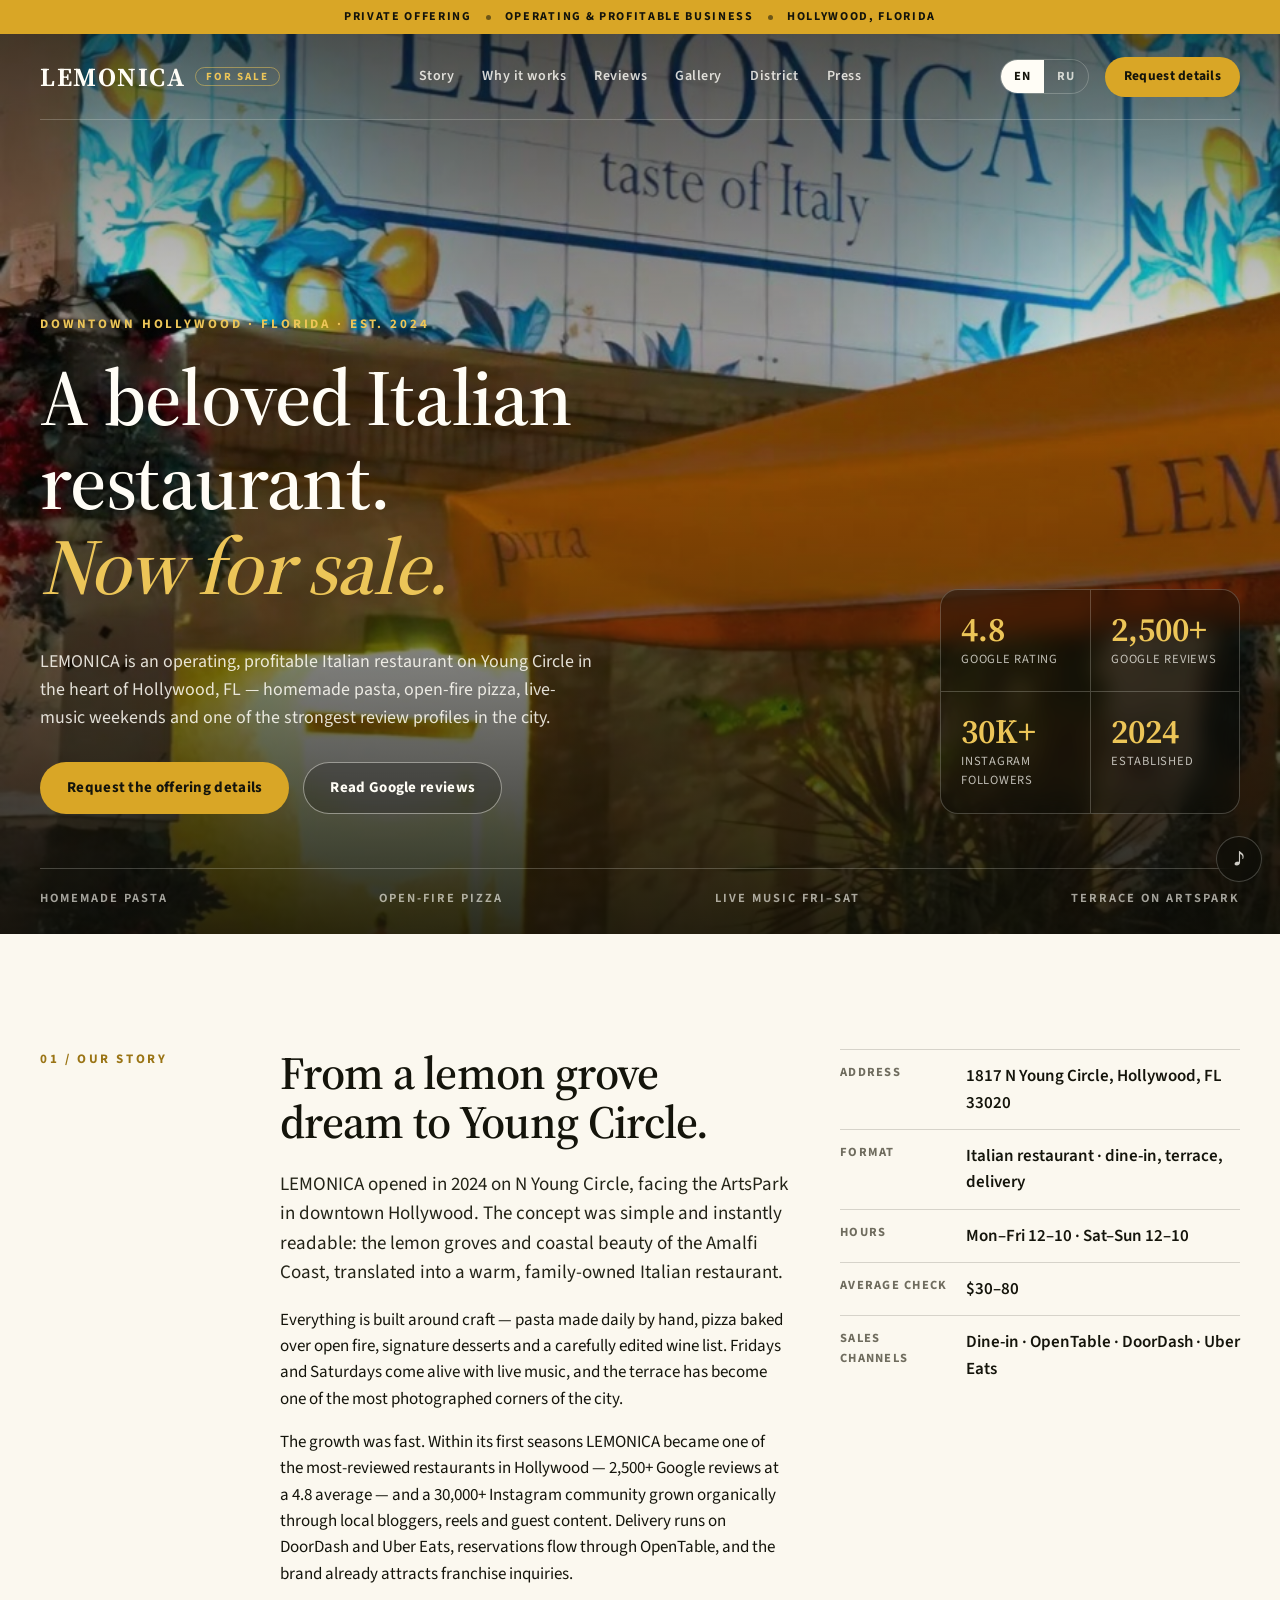
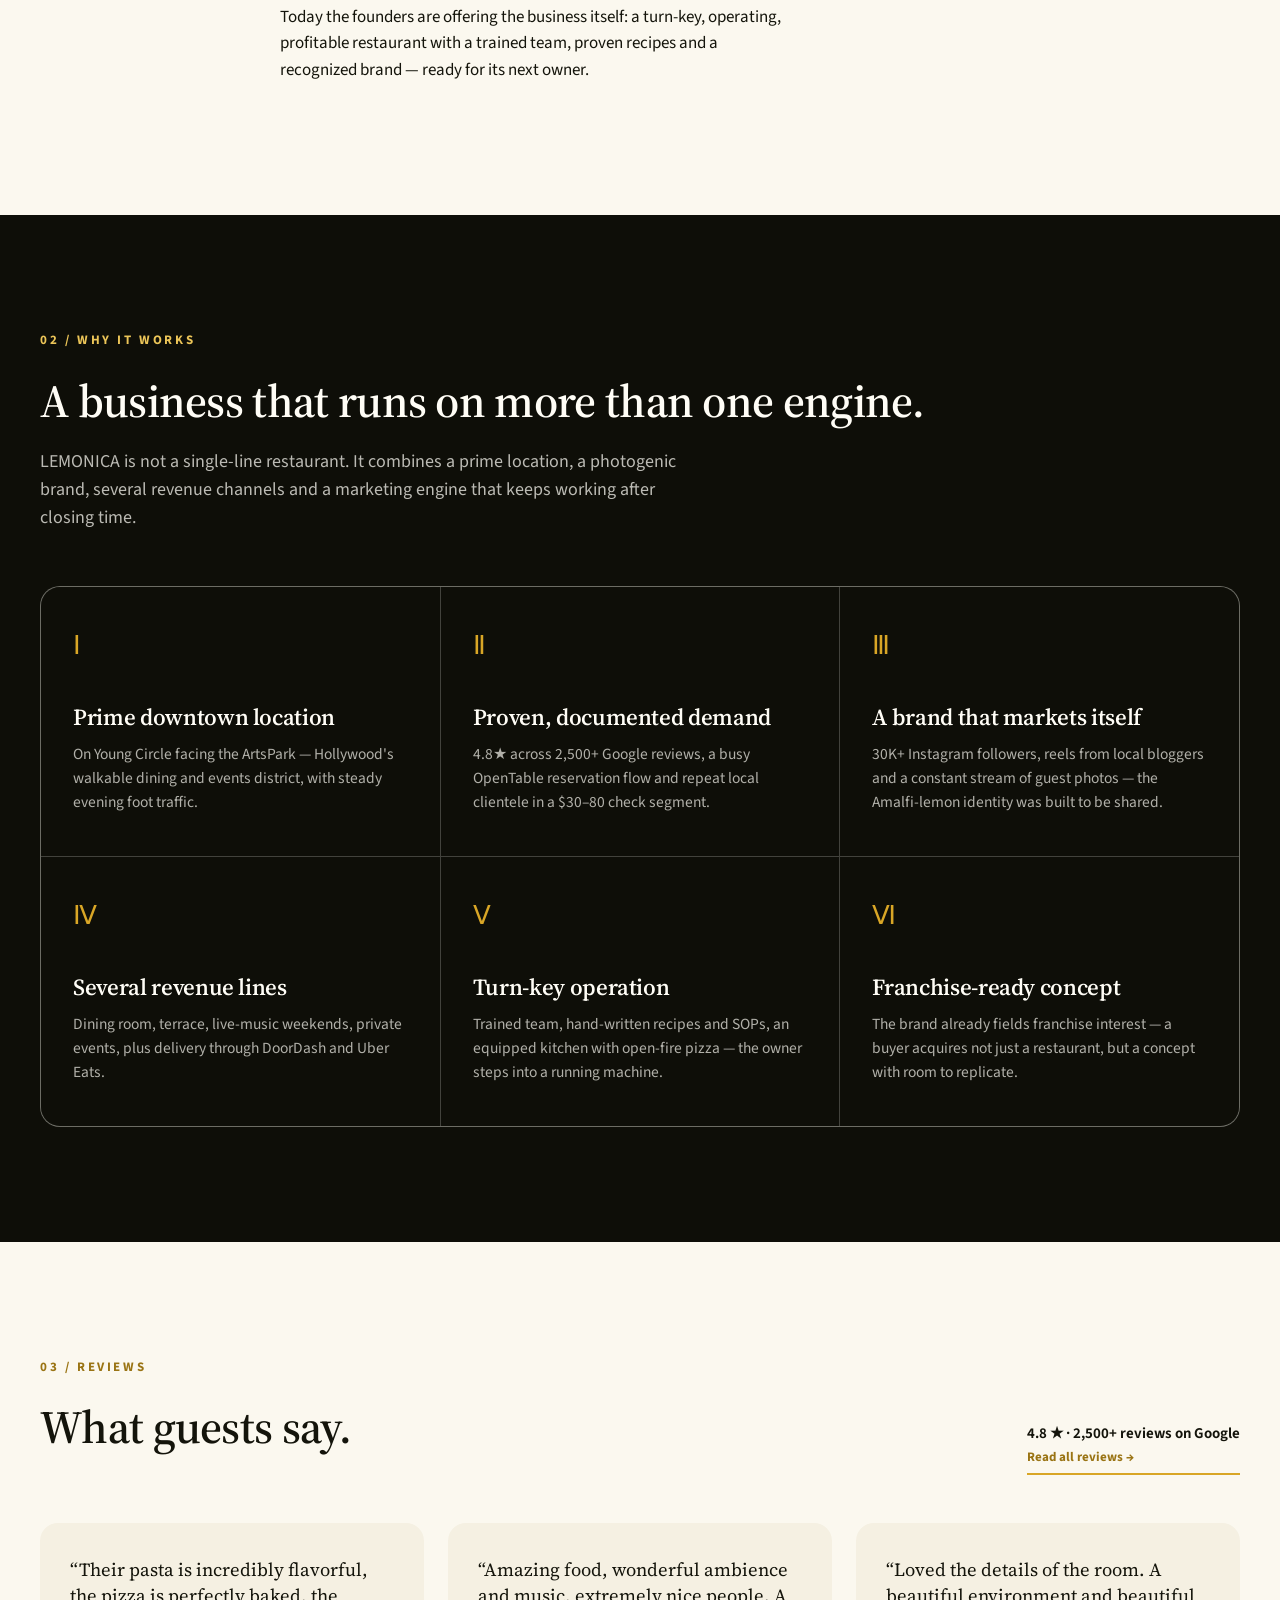
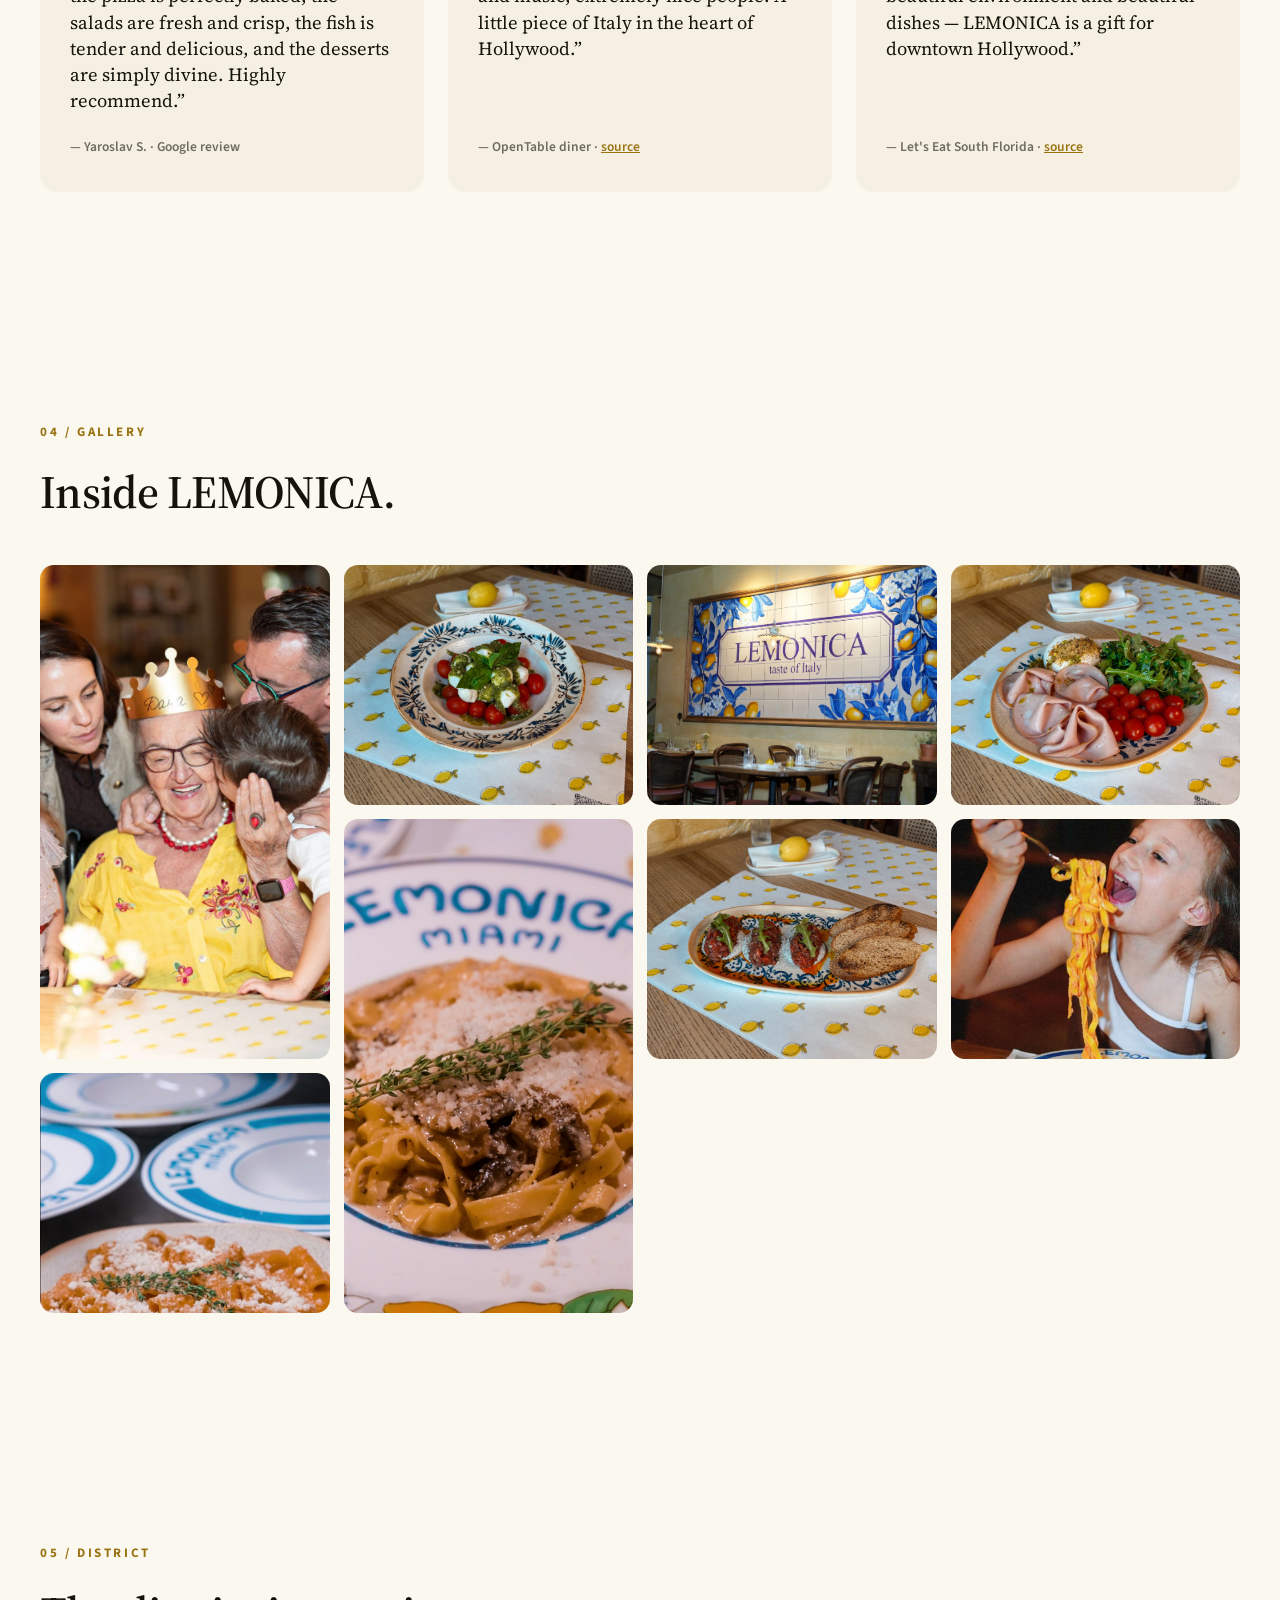
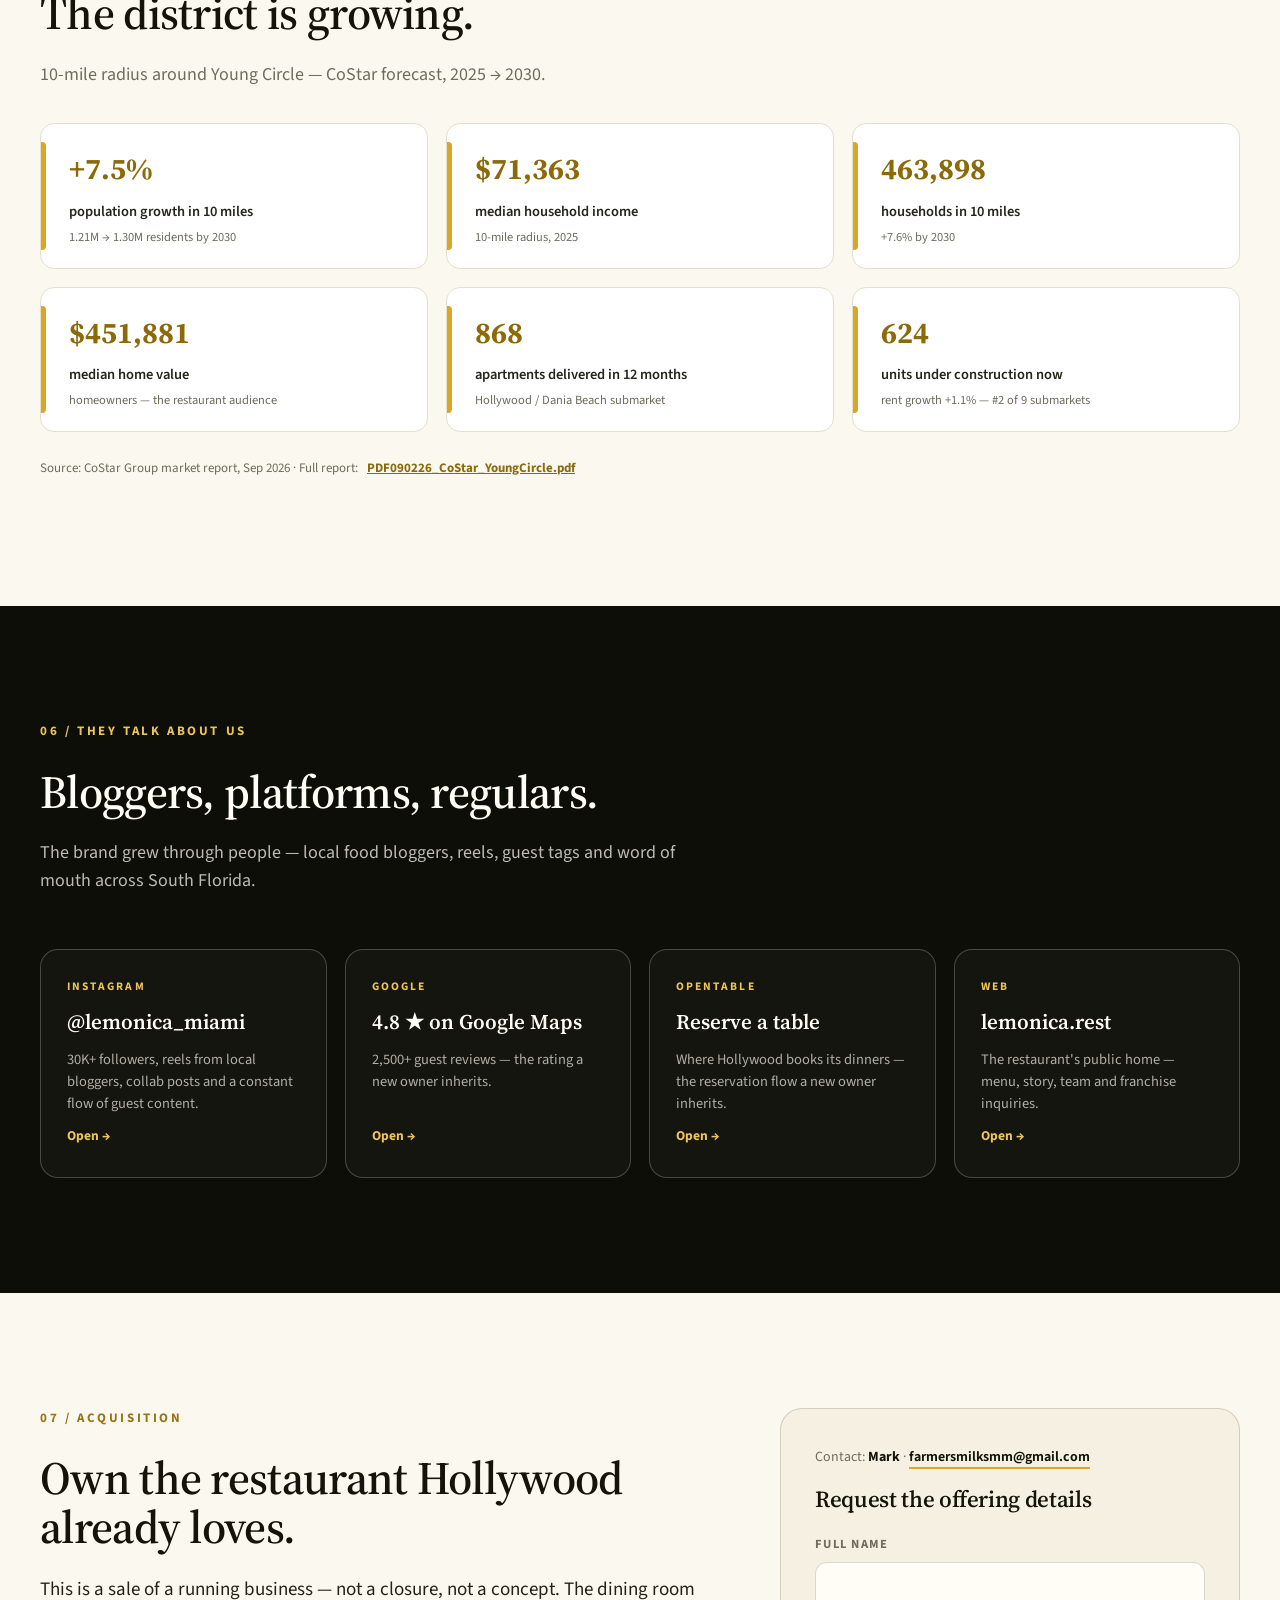
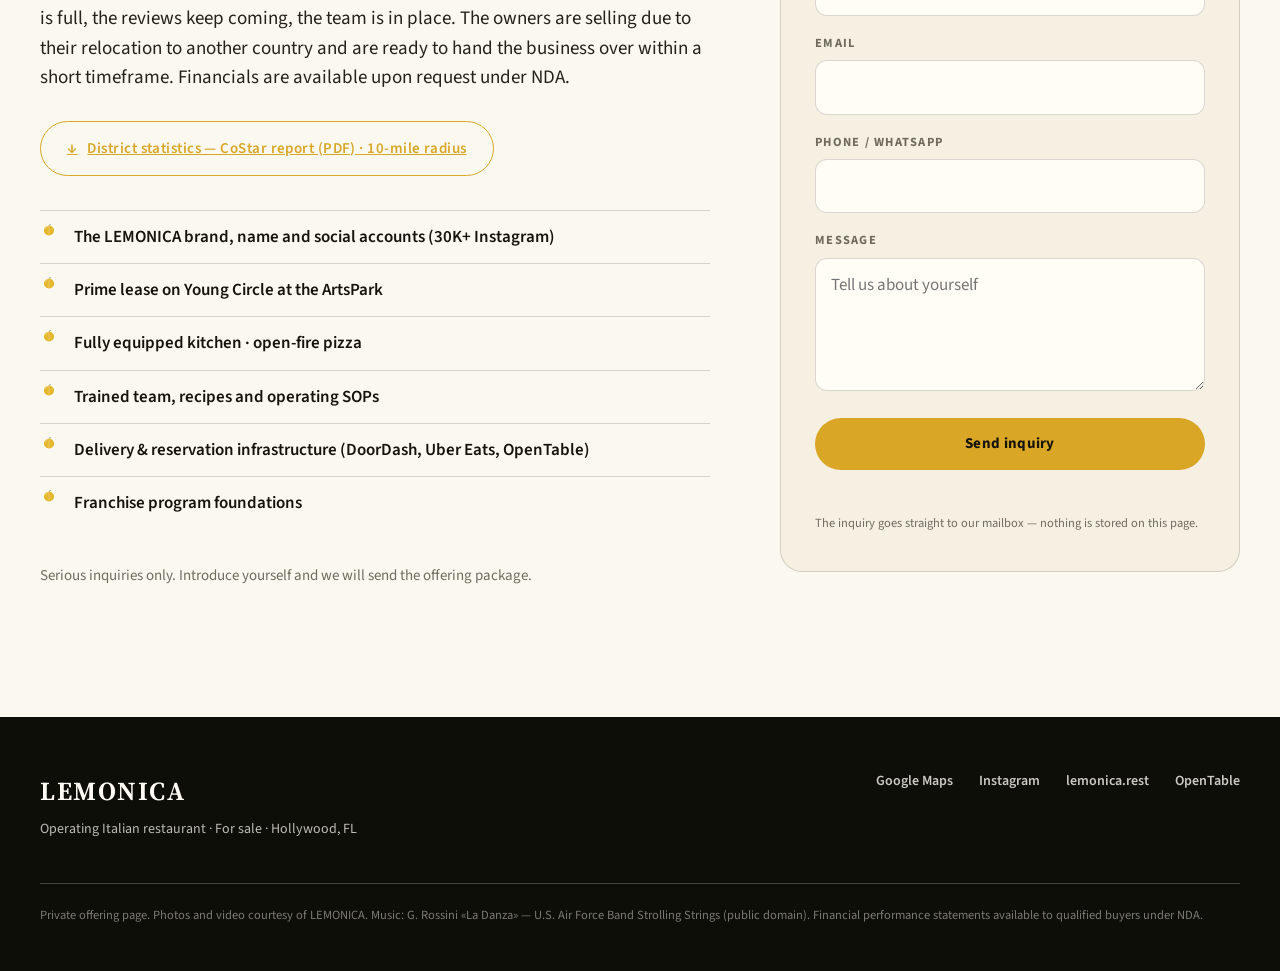
==== index.html @ 739cc88b "District statistics section (CoStar, 10-mi, EN/RU) + nav link; renumber sections; relocation reason " ====
<!doctype html>
<html lang="en">
<head>
  <meta charset="utf-8">
  <meta name="viewport" content="width=device-width, initial-scale=1">
  <meta name="theme-color" content="#14140b">
  <meta name="robots" content="noindex, nofollow">
  <meta name="description" content="LEMONICA — an operating, profitable Italian restaurant in downtown Hollywood, Florida, is for sale. 4.8 on Google with 2,466 reviews. Request the offering details.">
  <title>LEMONICA for Sale | Operating Italian Restaurant · Hollywood, FL</title>
  <link rel="preload" href="assets/fonts/SourceSerif4-Variable.ttf" as="font" type="font/ttf" crossorigin>
  <link rel="preload" href="assets/fonts/SourceSans3-Variable.ttf" as="font" type="font/ttf" crossorigin>
  <link rel="icon" href="assets/logo/lemon.svg" type="image/svg+xml">
  <link rel="stylesheet" href="styles.css?v=20260902-1">
  <script src="translations.js?v=20260902-1" defer></script>
  <script src="app.js?v=20260902-1" defer></script>
</head>
<body>
  <a class="skip-link" href="#contact" data-i18n="skip">Skip to inquiry form</a>

  <div class="top-strip" role="note">
    <span data-i18n="strip.left">Private offering</span>
    <span class="strip-dot" aria-hidden="true"></span>
    <span data-i18n="strip.center">Operating &amp; profitable business</span>
    <span class="strip-dot" aria-hidden="true"></span>
    <span data-i18n="strip.right">Hollywood, Florida</span>
  </div>

  <header class="site-header" aria-label="Primary navigation">
    <a class="brand" href="#top" aria-label="LEMONICA — back to top">
      <span class="brand-name">LEMONICA</span>
      <span class="brand-tag" data-i18n="brand.tag">for sale</span>
    </a>
    <nav class="nav-links" aria-label="Page sections">
      <a href="#story" data-i18n="nav.story">Story</a>
      <a href="#why" data-i18n="nav.why">Why it works</a>
      <a href="#reviews" data-i18n="nav.reviews">Reviews</a>
      <a href="#gallery" data-i18n="nav.gallery">Gallery</a>
      <a href="#district" data-i18n="nav.district">District</a>
      <a href="#press" data-i18n="nav.press">Press</a>
    </nav>
    <div class="header-actions">
      <div class="language-switcher" role="group" aria-label="Choose language">
        <button type="button" data-lang="en" lang="en" aria-pressed="true">EN</button>
        <button type="button" data-lang="ru" lang="ru" aria-pressed="false">RU</button>
      </div>
      <a class="button button-small button-primary" href="#contact" data-i18n="nav.cta">Request details</a>
    </div>
  </header>

  <main id="top">
    <audio id="bg-music" loop preload="auto" src="assets/audio/portofino.mp3"></audio>
    <button class="music-toggle" id="music-toggle" type="button" aria-pressed="false" data-i18n-aria="music.label" aria-label="Music on/off">♪</button>

    <!-- ============ HERO ============ -->
    <section class="hero" aria-labelledby="hero-title">
      <video class="hero-video" autoplay muted loop playsinline preload="metadata" poster="assets/img/hero-poster.jpg" aria-hidden="true">
        <source src="assets/video/lemonica_hero.mp4" type="video/mp4">
      </video>
      <div class="hero-shade" aria-hidden="true"></div>

      <div class="hero-content shell">
        <div class="hero-copy">
          <p class="eyebrow" data-i18n="hero.eyebrow">Downtown Hollywood · Florida · Est. 2024</p>
          <h1 id="hero-title" data-i18n-html="hero.title">A beloved Italian restaurant.<br><em>Now for sale.</em></h1>
          <p class="hero-summary" data-i18n="hero.summary">
            LEMONICA is an operating, profitable Italian restaurant on Young Circle in the heart of Hollywood, FL —
            homemade pasta, open-fire pizza, live-music weekends and one of the strongest review profiles in the city.
          </p>
          <div class="hero-actions">
            <a class="button button-primary" href="#contact" data-i18n="hero.cta.primary">Request the offering details</a>
            <a class="button button-ghost" href="https://www.google.com/maps/place/LEMONICA/@26.0127406,-80.1438862,17z" target="_blank" rel="noopener" data-i18n="hero.cta.secondary">Read Google reviews</a>
          </div>
        </div>

        <aside class="hero-panel" aria-label="Key figures">
          <div class="hero-panel-item">
            <strong>4.8</strong>
            <span data-i18n="panel.rating">Google rating</span>
          </div>
          <div class="hero-panel-item">
            <strong>2,500+</strong>
            <span data-i18n="panel.reviews">Google reviews</span>
          </div>
          <div class="hero-panel-item">
            <strong>30K+</strong>
            <span data-i18n="panel.followers">Instagram followers</span>
          </div>
          <div class="hero-panel-item">
            <strong>2024</strong>
            <span data-i18n="panel.est">Established</span>
          </div>
        </aside>
      </div>

      <div class="hero-footer shell" aria-hidden="true">
        <span data-i18n="hero.footer1">Homemade pasta</span>
        <span data-i18n="hero.footer2">Open-fire pizza</span>
        <span data-i18n="hero.footer3">Live music Fri–Sat</span>
        <span data-i18n="hero.footer4">Terrace on ArtsPark</span>
      </div>
    </section>

    <!-- ============ STORY ============ -->
    <section class="story section" id="story" aria-labelledby="story-title">
      <div class="shell story-grid">
        <p class="section-index" data-i18n="story.index">01 / Our story</p>
        <div class="story-main">
          <h2 id="story-title" data-i18n="story.title">From a lemon grove dream to Young Circle.</h2>
          <p class="lead" data-i18n="story.lead1">
            LEMONICA opened in 2024 on N Young Circle, facing the ArtsPark in downtown Hollywood.
            The concept was simple and instantly readable: the lemon groves and coastal beauty of the Amalfi Coast,
            translated into a warm, family-owned Italian restaurant.
          </p>
          <p data-i18n="story.lead2">
            Everything is built around craft — pasta made daily by hand, pizza baked over open fire,
            signature desserts and a carefully edited wine list. Fridays and Saturdays come alive with live music,
            and the terrace has become one of the most photographed corners of the city.
          </p>
          <p data-i18n="story.lead3">
            The growth was fast. Within its first seasons LEMONICA became one of the most-reviewed restaurants
            in Hollywood — 2,500+ Google reviews at a 4.8 average — and a 28,000+ Instagram community grown
            organically through local bloggers, reels and guest content. Delivery runs on DoorDash and Uber Eats,
            reservations flow through OpenTable, and the brand already attracts franchise inquiries.
          </p>
          <p data-i18n="story.lead4">
            Today the founders are offering the business itself: a turn-key, operating, profitable restaurant
            with a trained team, proven recipes and a recognized brand — ready for its next owner.
          </p>
        </div>
        <aside class="story-aside">
          <dl class="fact-list">
            <div><dt data-i18n="facts.address">Address</dt><dd>1817 N Young Circle, Hollywood, FL 33020</dd></div>
            <div><dt data-i18n="facts.format">Format</dt><dd data-i18n="facts.format.v">Italian restaurant · dine-in, terrace, delivery</dd></div>
            <div><dt data-i18n="facts.hours">Hours</dt><dd data-i18n="facts.hours.v">Mon–Fri 12–10 · Sat–Sun 12–10</dd></div>
            <div><dt data-i18n="facts.check">Average check</dt><dd>$30–80</dd></div>
            <div><dt data-i18n="facts.channels">Sales channels</dt><dd data-i18n="facts.channels.v">Dine-in · OpenTable · DoorDash · Uber Eats</dd></div>
          </dl>
        </aside>
      </div>
    </section>

    <!-- ============ WHY ============ -->
    <section class="why section section-dark" id="why" aria-labelledby="why-title">
      <div class="shell">
        <p class="section-index light" data-i18n="why.index">02 / Why it works</p>
        <h2 id="why-title" data-i18n="why.title">A business that runs on more than one engine.</h2>
        <p class="section-lead light" data-i18n="why.lead">
          LEMONICA is not a single-line restaurant. It combines a prime location, a photogenic brand,
          several revenue channels and a marketing engine that keeps working after closing time.
        </p>
        <div class="why-grid">
          <article class="why-card">
            <span class="why-num" aria-hidden="true">Ⅰ</span>
            <h3 data-i18n="why.c1.t">Prime downtown location</h3>
            <p data-i18n="why.c1.p">On Young Circle facing the ArtsPark — Hollywood's walkable dining and events district, with steady evening foot traffic.</p>
          </article>
          <article class="why-card">
            <span class="why-num" aria-hidden="true">Ⅱ</span>
            <h3 data-i18n="why.c2.t">Proven, documented demand</h3>
            <p data-i18n="why.c2.p">4.8★ across 2,500+ Google reviews, a busy OpenTable reservation flow and repeat local clientele in a $30–80 check segment.</p>
          </article>
          <article class="why-card">
            <span class="why-num" aria-hidden="true">Ⅲ</span>
            <h3 data-i18n="why.c3.t">A brand that markets itself</h3>
            <p data-i18n="why.c3.p">28K+ Instagram followers, reels from local bloggers and a constant stream of guest photos — the Amalfi-lemon identity was built to be shared.</p>
          </article>
          <article class="why-card">
            <span class="why-num" aria-hidden="true">Ⅳ</span>
            <h3 data-i18n="why.c4.t">Several revenue lines</h3>
            <p data-i18n="why.c4.p">Dining room, terrace, live-music weekends, private events, plus delivery through DoorDash and Uber Eats.</p>
          </article>
          <article class="why-card">
            <span class="why-num" aria-hidden="true">Ⅴ</span>
            <h3 data-i18n="why.c5.t">Turn-key operation</h3>
            <p data-i18n="why.c5.p">Trained team, hand-written recipes and SOPs, an equipped kitchen with open-fire pizza — the owner steps into a running machine.</p>
          </article>
          <article class="why-card">
            <span class="why-num" aria-hidden="true">Ⅵ</span>
            <h3 data-i18n="why.c6.t">Franchise-ready concept</h3>
            <p data-i18n="why.c6.p">The brand already fields franchise interest — a buyer acquires not just a restaurant, but a concept with room to replicate.</p>
          </article>
        </div>
      </div>
    </section>

    <!-- ============ REVIEWS ============ -->
    <section class="reviews section" id="reviews" aria-labelledby="reviews-title">
      <div class="shell">
        <p class="section-index" data-i18n="reviews.index">03 / Reviews</p>
        <div class="reviews-head">
          <h2 id="reviews-title" data-i18n="reviews.title">What guests say.</h2>
          <a class="reviews-google-link" href="https://www.google.com/maps/place/LEMONICA/@26.0127406,-80.1438862,17z" target="_blank" rel="noopener">
            <span data-i18n="reviews.line">4.8 ★ · 2,500+ reviews on Google</span>
            <span data-i18n="reviews.cta">Read all reviews →</span>
          </a>
        </div>
        <div class="reviews-grid">
          <blockquote class="review-card">
            <p data-i18n="rev.1.q">“Their pasta is incredibly flavorful, the pizza is perfectly baked, the salads are fresh and crisp, the fish is tender and delicious, and the desserts are simply divine. Highly recommend.”</p>
            <footer>— Yaroslav S. · <span data-i18n="rev.source.google">Google review</span></footer>
          </blockquote>
          <blockquote class="review-card">
            <p data-i18n="rev.2.q">“Amazing food, wonderful ambience and music, extremely nice people. A little piece of Italy in the heart of Hollywood.”</p>
            <footer>— OpenTable <span data-i18n="rev.source.diner">diner</span> · <a href="https://www.opentable.com/r/lemonica-hollywood" target="_blank" rel="noopener" data-i18n="rev.link">source</a></footer>
          </blockquote>
          <blockquote class="review-card">
            <p data-i18n="rev.3.q">“Loved the details of the room. A beautiful environment and beautiful dishes — LEMONICA is a gift for downtown Hollywood.”</p>
            <footer>— Let's Eat South Florida · <a href="https://www.facebook.com/groups/letseatsouthflorida/posts/1683811268841776" target="_blank" rel="noopener" data-i18n="rev.link">source</a></footer>
          </blockquote>
        </div>
      </div>
    </section>

    <!-- ============ GALLERY ============ -->
    <section class="gallery section" id="gallery" aria-labelledby="gallery-title">
      <div class="shell">
        <p class="section-index" data-i18n="gallery.index">04 / Gallery</p>
        <h2 id="gallery-title" data-i18n="gallery.title">Inside LEMONICA.</h2>
        <div class="gallery-grid">
          <figure class="g-item g-tall"><img src="assets/img/IMG_8868-1.jpg" alt="LEMONICA dining room detail" loading="lazy"></figure>
          <figure class="g-item"><img src="assets/img/IMG_2613.jpg" alt="Italian dish at LEMONICA" loading="lazy"></figure>
          <figure class="g-item"><img src="assets/img/DSC02934.jpg" alt="LEMONICA interior" loading="lazy"></figure>
          <figure class="g-item"><img src="assets/img/IMG_2615.jpg" alt="Pasta dish at LEMONICA" loading="lazy"></figure>
          <figure class="g-item g-tall"><img src="assets/img/gallery-frame-1.jpg" alt="Atmosphere at LEMONICA" loading="lazy"></figure>
          <figure class="g-item"><img src="assets/img/IMG_2617.jpg" alt="Dessert at LEMONICA" loading="lazy"></figure>
          <figure class="g-item"><img src="assets/img/IMG_8373.jpg" alt="LEMONICA terrace area" loading="lazy"></figure>
          <figure class="g-item"><img src="assets/img/gallery-frame-2.jpg" alt="Evening at LEMONICA" loading="lazy"></figure>
        </div>
      </div>
    </section>

    <!-- ============ DISTRICT ============ -->
    <section class="district section" id="district" aria-labelledby="district-title">
      <div class="shell">
        <p class="section-index" data-i18n="district.index">05 / District</p>
        <h2 id="district-title" data-i18n="district.title">The district is growing.</h2>
        <p class="section-lead" data-i18n="district.lead">10-mile radius around Young Circle — CoStar forecast, 2025 → 2030.</p>
        <div class="district-grid">
          <div class="dstat">
            <strong data-i18n="district.s1b">+7.5%</strong>
            <span class="dstat-label" data-i18n="district.s1l">population growth in 10 miles</span>
            <span class="dstat-sub" data-i18n="district.s1s">1.21M → 1.30M residents by 2030</span>
          </div>
          <div class="dstat">
            <strong data-i18n="district.s2b">$71,363</strong>
            <span class="dstat-label" data-i18n="district.s2l">median household income</span>
            <span class="dstat-sub" data-i18n="district.s2s">10-mile radius, 2025</span>
          </div>
          <div class="dstat">
            <strong data-i18n="district.s3b">463,898</strong>
            <span class="dstat-label" data-i18n="district.s3l">households in 10 miles</span>
            <span class="dstat-sub" data-i18n="district.s3s">+7.6% by 2030</span>
          </div>
          <div class="dstat">
            <strong data-i18n="district.s4b">$451,881</strong>
            <span class="dstat-label" data-i18n="district.s4l">median home value</span>
            <span class="dstat-sub" data-i18n="district.s4s">homeowners — the restaurant audience</span>
          </div>
          <div class="dstat">
            <strong data-i18n="district.s5b">868</strong>
            <span class="dstat-label" data-i18n="district.s5l">apartments delivered in 12 months</span>
            <span class="dstat-sub" data-i18n="district.s5s">Hollywood / Dania Beach submarket</span>
          </div>
          <div class="dstat">
            <strong data-i18n="district.s6b">624</strong>
            <span class="dstat-label" data-i18n="district.s6l">units under construction now</span>
            <span class="dstat-sub" data-i18n="district.s6s">rent growth +1.1% — #2 of 9 submarkets</span>
          </div>
        </div>
        <p class="district-source">
          <span data-i18n="district.source">Source: CoStar Group market report, Sep 2026 · Full report:</span>
          <a href="PDF090226_CoStar_YoungCircle.pdf" target="_blank" rel="noopener" data-i18n="district.pdf">PDF090226_CoStar_YoungCircle.pdf</a>
        </p>
      </div>
    </section>

    <!-- ============ PRESS ============ -->
    <section class="press section section-dark" id="press" aria-labelledby="press-title">
      <div class="shell">
        <p class="section-index light" data-i18n="press.index">06 / They talk about us</p>
        <h2 id="press-title" data-i18n="press.title">Bloggers, platforms, regulars.</h2>
        <p class="section-lead light" data-i18n="press.lead">
          The brand grew through people — local food bloggers, reels, guest tags and word of mouth across South Florida.
        </p>
        <div class="press-grid">
          <a class="press-card" href="https://www.instagram.com/lemonica_miami" target="_blank" rel="noopener">
            <span class="press-source">Instagram</span>
            <strong>@lemonica_miami</strong>
            <p data-i18n="press.c1">28K+ followers, reels from local bloggers, collab posts and a constant flow of guest content.</p>
            <span class="press-link" data-i18n="press.open">Open →</span>
          </a>
          <a class="press-card" href="https://www.google.com/maps/place/LEMONICA/@26.0127406,-80.1438862,17z" target="_blank" rel="noopener">
            <span class="press-source">Google</span>
            <strong data-i18n="press.c2t">4.8 ★ on Google Maps</strong>
            <p data-i18n="press.c2">2,500+ guest reviews — the rating a new owner inherits.</p>
            <span class="press-link" data-i18n="press.open">Open →</span>
          </a>
          <a class="press-card" href="https://www.opentable.com/r/lemonica-hollywood" target="_blank" rel="noopener">
            <span class="press-source">OpenTable</span>
            <strong data-i18n="press.c3t">Reserve a table</strong>
            <p data-i18n="press.c3">Where Hollywood books its dinners — the reservation flow a new owner inherits.</p>
            <span class="press-link" data-i18n="press.open">Open →</span>
          </a>
          <a class="press-card" href="https://www.lemonica.rest" target="_blank" rel="noopener">
            <span class="press-source">Web</span>
            <strong>lemonica.rest</strong>
            <p data-i18n="press.c4">The restaurant's public home — menu, story, team and franchise inquiries.</p>
            <span class="press-link" data-i18n="press.open">Open →</span>
          </a>
        </div>
      </div>
    </section>

    <!-- ============ CONTACT ============ -->
    <section class="contact section" id="contact" aria-labelledby="contact-title">
      <div class="shell contact-grid">
        <div class="contact-copy">
          <p class="section-index" data-i18n="contact.index">07 / Acquisition</p>
          <h2 id="contact-title" data-i18n="contact.title">Own the restaurant Hollywood already loves.</h2>
          <p class="lead" data-i18n="contact.lead">
            This is a sale of a running business — not a closure, not a concept. The dining room is full,
            the reviews keep coming, the team is in place. The owners are selling due to their relocation
            to another country and are ready to hand the business over within a short timeframe.
            Financials are available upon request under NDA.
          </p>
          <p class="region-cta">
            <a class="region-btn" href="PDF090226_CoStar_YoungCircle.pdf" target="_blank" rel="noopener" data-i18n="region.btn">District statistics — CoStar report (PDF) · 10-mile radius</a>
          </p>
          <ul class="included-list">
            <li data-i18n="inc.1">The LEMONICA brand, name and social accounts (30K+ Instagram)</li>
            <li data-i18n="inc.2">Prime lease on Young Circle at the ArtsPark</li>
            <li data-i18n="inc.3">Fully equipped kitchen · open-fire pizza</li>
            <li data-i18n="inc.4">Trained team, recipes and operating SOPs</li>
            <li data-i18n="inc.5">Delivery &amp; reservation infrastructure (DoorDash, Uber Eats, OpenTable)</li>
            <li data-i18n="inc.6">Franchise program foundations</li>
          </ul>
          <p class="contact-note" data-i18n="contact.note">Serious inquiries only. Introduce yourself and we will send the offering package.</p>
        </div>

        <form class="inquiry-form" id="inquiry-form" novalidate>
          <p class="contact-inline">
            <span data-i18n="contact.kicker">Contact</span>:
            <strong data-i18n="contact.person">Mark</strong> ·
            <a href="mailto:farmersmilksmm@gmail.com">farmersmilksmm@gmail.com</a>
          </p>
          <h3 data-i18n="form.title">Request the offering details</h3>
          <div class="field">
            <label for="f-name" data-i18n="form.name">Full name</label>
            <input id="f-name" name="name" type="text" autocomplete="name" required>
          </div>
          <div class="field">
            <label for="f-email" data-i18n="form.email">Email</label>
            <input id="f-email" name="email" type="email" autocomplete="email" required>
          </div>
          <div class="field">
            <label for="f-phone" data-i18n="form.phone">Phone / WhatsApp</label>
            <input id="f-phone" name="phone" type="tel" autocomplete="tel">
          </div>
          <div class="field">
            <label for="f-message" data-i18n="form.message">Message</label>
            <textarea id="f-message" name="message" rows="4" data-i18n-ph="form.message.ph" placeholder="Tell us about yourself"></textarea>
          </div>
          <input type="text" name="_honey" style="display:none" tabindex="-1" autocomplete="off">
          <button class="button button-primary button-block" type="submit" data-i18n="form.submit">Send inquiry</button>
          <p class="form-status" id="form-status" role="status" aria-live="polite"></p>
          <p class="form-fineprint" data-i18n="form.fine">The inquiry goes straight to our mailbox — nothing is stored on this page.</p>
        </form>
      </div>
    </section>
  </main>

  <footer class="site-footer">
    <div class="shell footer-grid">
      <div class="footer-brand">
        <span class="brand-name">LEMONICA</span>
        <p data-i18n="footer.tag">Operating Italian restaurant · For sale · Hollywood, FL</p>
      </div>
      <div class="footer-links">
        <a href="https://www.google.com/maps/place/LEMONICA/@26.0127406,-80.1438862,17z" target="_blank" rel="noopener" data-i18n="footer.maps">Google Maps</a>
        <a href="https://www.instagram.com/lemonica_miami" target="_blank" rel="noopener">Instagram</a>
        <a href="https://www.lemonica.rest" target="_blank" rel="noopener">lemonica.rest</a>
        <a href="https://www.opentable.com/r/lemonica-hollywood" target="_blank" rel="noopener">OpenTable</a>
      </div>
      <p class="footer-fine" data-i18n="footer.fine">Private offering page. Photos and video courtesy of LEMONICA. Financial performance statements available to qualified buyers under NDA.</p>
    </div>
  </footer>
</body>
</html>
---- styles.css ----
@font-face {
  font-family: "Source Serif 4";
  src: url("assets/fonts/SourceSerif4-Variable.ttf") format("truetype");
  font-style: normal;
  font-weight: 200 900;
  font-display: swap;
}

@font-face {
  font-family: "Source Sans 3";
  src: url("assets/fonts/SourceSans3-Variable.ttf") format("truetype");
  font-style: normal;
  font-weight: 200 900;
  font-display: swap;
}

:root {
  --ink: #14140b;
  --ink-soft: #232317;
  --night: #0e0e08;
  --cream: #f5f0e2;
  --paper: #fbf8ef;
  --white: #fffdf6;
  --muted: #6f6c5e;
  --line: rgba(20, 20, 11, 0.16);
  --line-light: rgba(255, 253, 246, 0.22);
  --lemon: #d9a626;
  --lemon-soft: #ecc558;
  --lemon-deep: #9a7414;
  --olive: #3a3a22;
  --success: #315d46;
  --danger: #8e2f35;
  --shell: min(1360px, calc(100vw - 80px));
  --ease: cubic-bezier(.2, .8, .2, 1);
}

* { box-sizing: border-box; }
html { scroll-behavior: smooth; }
body {
  margin: 0;
  background: var(--paper);
  color: var(--ink);
  font-family: "Source Sans 3", Arial, sans-serif;
  font-size: 17px;
  line-height: 1.55;
  -webkit-font-smoothing: antialiased;
}
button, input, textarea { font: inherit; }
a { color: inherit; }
img, video { display: block; max-width: 100%; }
.shell { width: var(--shell); margin-inline: auto; }

h1, h2, h3 {
  font-family: "Source Serif 4", Georgia, serif;
  font-weight: 560;
  line-height: 1.06;
  letter-spacing: -0.015em;
  margin: 0 0 0.5em;
}
h1 { font-size: clamp(44px, 6.2vw, 88px); }
h2 { font-size: clamp(32px, 3.6vw, 54px); }
h3 { font-size: clamp(20px, 1.8vw, 25px); }
p { margin: 0 0 1em; }

.skip-link {
  position: fixed; left: 16px; top: -100px; z-index: 1000;
  padding: 12px 16px; background: var(--white); color: var(--ink);
}
.skip-link:focus { top: 16px; }

.music-toggle {
  position: fixed;
  right: 18px;
  bottom: 18px;
  z-index: 60;
  width: 46px;
  height: 46px;
  border-radius: 50%;
  border: 1px solid var(--line-light);
  background: rgba(14, 14, 8, .55);
  color: rgba(255, 253, 246, .8);
  font-size: 20px;
  cursor: pointer;
  backdrop-filter: blur(8px);
  transition: color .25s var(--ease), border-color .25s var(--ease), transform .25s var(--ease);
}
.music-toggle:hover { transform: scale(1.06); }
.music-toggle.playing { color: var(--lemon-soft); border-color: var(--lemon); }

.region-cta { margin: 28px 0 6px; }
.region-btn {
  display: inline-flex;
  align-items: center;
  gap: 10px;
  padding: 14px 26px;
  border: 1.5px solid var(--lemon);
  border-radius: 999px;
  color: var(--lemon);
  font-weight: 600;
  font-size: 15px;
  letter-spacing: .03em;
  transition: background .25s var(--ease), color .25s var(--ease), transform .25s var(--ease);
}
.region-btn::before { content: "↓"; font-size: 16px; }
.region-btn:hover { background: var(--lemon); color: #1a1a12; transform: translateY(-1px); }

/* ---------- district stats ---------- */
.district-grid {
  display: grid;
  grid-template-columns: repeat(3, 1fr);
  gap: 18px;
  margin-top: 34px;
}
.dstat {
  position: relative;
  background: #fff;
  border: 1px solid #E5DFCB;
  border-radius: 14px;
  padding: 22px 24px 20px 28px;
  overflow: hidden;
}
.dstat::before {
  content: "";
  position: absolute;
  left: 0; top: 18px; bottom: 18px;
  width: 5px;
  background: var(--lemon);
  border-radius: 0 4px 4px 0;
}
.dstat strong {
  display: block;
  font-family: "Source Serif 4", Georgia, serif;
  font-size: 30px;
  color: #8C6A0A;
  margin-bottom: 8px;
}
.dstat-label {
  display: block;
  font-weight: 600;
  font-size: 14.5px;
  color: #26251B;
  margin-bottom: 5px;
}
.dstat-sub {
  display: block;
  font-size: 12.5px;
  color: #6E6A5C;
}
.district-source {
  margin-top: 26px;
  font-size: 13px;
  color: #6E6A5C;
}
.district-source a {
  color: #8C6A0A;
  font-weight: 700;
  text-decoration: underline;
  margin-left: 6px;
}
@media (max-width: 900px) {
  .district-grid { grid-template-columns: repeat(2, 1fr); }
}
@media (max-width: 560px) {
  .district-grid { grid-template-columns: 1fr; }
}

/* ---------- top strip ---------- */
.top-strip {
  min-height: 34px;
  display: flex; align-items: center; justify-content: center; gap: 14px;
  padding: 6px 20px;
  background: var(--lemon);
  color: var(--ink);
  font-size: 12px;
  font-weight: 700;
  letter-spacing: .14em;
  text-transform: uppercase;
}
.strip-dot { width: 5px; height: 5px; border-radius: 50%; background: var(--ink); opacity: .55; }

/* ---------- header ---------- */
.site-header {
  position: absolute;
  top: 34px; left: 0; right: 0;
  z-index: 20;
  min-height: 86px;
  display: grid;
  grid-template-columns: 1fr auto 1fr;
  align-items: center;
  gap: 30px;
  width: var(--shell);
  margin-inline: auto;
  border-bottom: 1px solid var(--line-light);
  color: var(--white);
}
.brand {
  display: inline-flex; align-items: center; gap: 10px;
  line-height: 1; white-space: nowrap;
  text-decoration: none; color: var(--white); width: fit-content;
}
.brand-name {
  font-family: "Source Serif 4", serif;
  font-size: 26px; font-weight: 650; letter-spacing: .06em;
}
.brand-mark { width: 26px; height: 26px; display: block; flex: 0 0 auto; }
.brand-tag {
  font-size: 11px; font-weight: 700; letter-spacing: .18em; text-transform: uppercase;
  color: var(--lemon-soft);
  border: 1px solid rgba(236, 197, 88, .5);
  border-radius: 999px;
  padding: 3px 10px;
}
.nav-links { display: flex; gap: 28px; justify-content: center; }
.nav-links a {
  color: rgba(255, 253, 246, .82);
  text-decoration: none;
  font-size: 14px; font-weight: 600; letter-spacing: .04em;
  transition: color .25s var(--ease);
}
.nav-links a:hover { color: var(--lemon-soft); }
.header-actions { display: flex; align-items: center; gap: 16px; justify-self: end; }
.language-switcher { display: flex; border: 1px solid var(--line-light); border-radius: 999px; overflow: hidden; }
.language-switcher button {
  appearance: none; border: 0; background: transparent; color: rgba(255,253,246,.75);
  padding: 7px 13px; cursor: pointer; font-size: 12.5px; font-weight: 700; letter-spacing: .08em;
}
.language-switcher button[aria-pressed="true"] { background: var(--white); color: var(--ink); }

/* ---------- buttons ---------- */
.button {
  display: inline-flex; align-items: center; justify-content: center;
  min-height: 52px; padding: 0 26px;
  border-radius: 999px;
  font-size: 15px; font-weight: 700; letter-spacing: .02em;
  text-decoration: none;
  border: 1px solid transparent;
  cursor: pointer;
  transition: transform .25s var(--ease), background .25s var(--ease), color .25s var(--ease);
}
.button:hover { transform: translateY(-1px); }
.button-primary { background: var(--lemon); color: var(--ink); }
.button-primary:hover { background: var(--lemon-soft); }
.button-ghost { border-color: rgba(255,253,246,.45); color: var(--white); background: rgba(14,14,8,.25); backdrop-filter: blur(6px); }
.button-ghost:hover { border-color: var(--white); }
.button-small { min-height: 40px; padding: 0 18px; font-size: 13.5px; }
.button-block { width: 100%; }

/* ---------- hero ---------- */
.hero {
  position: relative;
  min-height: 100svh;
  display: flex; flex-direction: column; justify-content: flex-end;
  background: var(--night);
  color: var(--white);
  overflow: hidden;
}
.hero-video {
  position: absolute; inset: 0;
  width: 100%; height: 100%;
  object-fit: cover;
  object-position: center 38%;
  filter: saturate(1.05);
}
.hero-shade {
  position: absolute; inset: 0;
  background:
    linear-gradient(180deg, rgba(14,14,8,.62) 0%, rgba(14,14,8,.18) 34%, rgba(14,14,8,.45) 62%, rgba(14,14,8,.88) 100%);
}
.hero-content {
  position: relative; z-index: 2;
  display: grid;
  grid-template-columns: minmax(0, 1fr) 300px;
  gap: 60px;
  align-items: end;
  padding-top: 190px;
  margin-bottom: 54px;
}
.eyebrow {
  font-size: 13px; font-weight: 700; letter-spacing: .22em; text-transform: uppercase;
  color: var(--lemon-soft);
  margin-bottom: 22px;
}
.hero h1 em { font-style: italic; color: var(--lemon-soft); }
.hero-summary {
  max-width: 560px;
  font-size: clamp(16px, 1.4vw, 19px);
  color: rgba(255,253,246,.86);
  margin-bottom: 30px;
}
.hero-actions { display: flex; flex-wrap: wrap; gap: 14px; align-items: center; }

.hero-panel {
  display: grid; grid-template-columns: 1fr 1fr;
  border: 1px solid var(--line-light);
  border-radius: 18px;
  background: rgba(14,14,8,.42);
  backdrop-filter: blur(10px);
  overflow: hidden;
}
.hero-panel-item {
  padding: 22px 20px;
  display: flex; flex-direction: column; gap: 4px;
}
.hero-panel-item + .hero-panel-item { border-left: 1px solid var(--line-light); }
.hero-panel-item:nth-child(n+3) { border-top: 1px solid var(--line-light); }
.hero-panel-item:nth-child(odd) { border-left: 0; }
.hero-panel-item strong {
  font-family: "Source Serif 4", serif;
  font-size: 34px; font-weight: 620; color: var(--lemon-soft);
  line-height: 1;
}
.hero-panel-item span { font-size: 12.5px; letter-spacing: .06em; text-transform: uppercase; color: rgba(255,253,246,.72); }

.hero-footer {
  position: relative; z-index: 2;
  display: flex; justify-content: space-between; gap: 20px; flex-wrap: wrap;
  border-top: 1px solid var(--line-light);
  padding: 20px 0 26px;
  font-size: 12.5px; font-weight: 650; letter-spacing: .16em; text-transform: uppercase;
  color: rgba(255,253,246,.62);
}

/* ---------- sections ---------- */
.section { padding: clamp(80px, 9vw, 130px) 0; }
.section-dark { background: var(--night); color: var(--white); }
.section-index {
  font-size: 13px; font-weight: 700; letter-spacing: .2em; text-transform: uppercase;
  color: var(--lemon-deep);
  margin-bottom: 26px;
}
.section-index.light { color: var(--lemon-soft); }
.section-lead { max-width: 640px; font-size: 18px; color: var(--muted); }
.section-lead.light { color: rgba(255,253,246,.72); }
.lead { font-size: 19px; color: var(--ink-soft); }

/* ---------- story ---------- */
.story-grid {
  display: grid;
  grid-template-columns: 190px minmax(0, 1fr) 400px;
  gap: 50px;
  align-items: start;
}
.story-main p { max-width: 640px; }
.story-photo { margin: 0 0 26px; border-radius: 16px; overflow: hidden; }
.story-photo img { width: 100%; aspect-ratio: 4/4.6; object-fit: cover; }
.fact-list { margin: 0; display: flex; flex-direction: column; }
.fact-list > div {
  display: grid; grid-template-columns: 110px 1fr; gap: 16px;
  padding: 13px 0;
  border-top: 1px solid var(--line);
}
.fact-list dt { font-size: 12.5px; font-weight: 700; letter-spacing: .1em; text-transform: uppercase; color: var(--muted); }
.fact-list dd { margin: 0; font-weight: 600; }

/* ---------- why ---------- */
.why .section-lead { margin-bottom: 54px; }
.why-grid {
  display: grid;
  grid-template-columns: repeat(3, 1fr);
  gap: 1px;
  background: var(--line-light);
  border: 1px solid var(--line-light);
  border-radius: 20px;
  overflow: hidden;
}
.why-card {
  background: var(--night);
  padding: 38px 32px 42px;
}
.why-num {
  display: block;
  font-family: "Source Serif 4", serif;
  font-size: 26px;
  color: var(--lemon);
  margin-bottom: 40px;
}
.why-card h3 { color: var(--white); margin-bottom: 12px; }
.why-card p { color: rgba(255,253,246,.68); margin: 0; font-size: 15.5px; }

/* ---------- reviews ---------- */
.reviews-head {
  display: flex; align-items: flex-end; justify-content: space-between; gap: 40px; flex-wrap: wrap;
  margin-bottom: 48px;
}
.reviews-google-link {
  display: inline-flex; flex-direction: column; gap: 2px;
  text-decoration: none;
  border-bottom: 2px solid var(--lemon);
  padding-bottom: 6px;
  font-size: 15px; font-weight: 650;
  transition: opacity .25s var(--ease);
}
.reviews-google-link:hover { opacity: .75; }
.reviews-google-link [data-i18n="reviews.cta"] { font-size: 13px; font-weight: 700; color: var(--lemon-deep); }
.reviews-grid {
  display: grid;
  grid-template-columns: repeat(3, 1fr);
  gap: 24px;
}
.review-card {
  margin: 0;
  background: var(--cream);
  border-radius: 18px;
  padding: 34px 30px;
  display: flex; flex-direction: column; justify-content: space-between; gap: 22px;
}
.review-card p {
  font-family: "Source Serif 4", serif;
  font-size: 18.5px;
  line-height: 1.42;
  margin: 0;
}
.review-card footer { font-size: 13.5px; font-weight: 600; color: var(--muted); }
.review-card footer a { color: var(--lemon-deep); }

/* ---------- gallery ---------- */
.gallery-grid {
  display: grid;
  grid-template-columns: repeat(4, 1fr);
  grid-auto-rows: 240px;
  gap: 14px;
  margin-top: 48px;
}
.g-item { margin: 0; border-radius: 14px; overflow: hidden; }
.g-item img { width: 100%; height: 100%; object-fit: cover; transition: transform .8s var(--ease); }
.g-item:hover img { transform: scale(1.045); }
.g-tall { grid-row: span 2; }

/* ---------- press ---------- */
.press .section-lead { margin-bottom: 54px; }
.press-grid {
  display: grid;
  grid-template-columns: repeat(4, 1fr);
  gap: 18px;
}
.press-card {
  display: flex; flex-direction: column; gap: 10px;
  text-decoration: none;
  border: 1px solid var(--line-light);
  border-radius: 18px;
  padding: 28px 26px 30px;
  background: rgba(255,253,246,.03);
  transition: transform .25s var(--ease), border-color .25s var(--ease), background .25s var(--ease);
}
.press-card:hover { transform: translateY(-3px); border-color: var(--lemon); background: rgba(217,166,38,.07); }
.press-source {
  font-size: 11.5px; font-weight: 700; letter-spacing: .18em; text-transform: uppercase;
  color: var(--lemon-soft);
}
.press-card strong { font-family: "Source Serif 4", serif; font-size: 21px; font-weight: 600; color: var(--white); }
.press-card p { color: rgba(255,253,246,.66); font-size: 14.5px; margin: 0; flex: 1; }
.press-link { font-size: 13.5px; font-weight: 700; color: var(--lemon-soft); }

/* ---------- contact ---------- */
.contact-grid {
  display: grid;
  grid-template-columns: minmax(0, 1fr) 460px;
  gap: 70px;
  align-items: start;
}
.included-list {
  list-style: none;
  margin: 34px 0;
  padding: 0;
  display: flex; flex-direction: column;
}
.included-list li {
  position: relative;
  padding: 13px 0 13px 34px;
  border-top: 1px solid var(--line);
  font-weight: 600;
}
.included-list li::before {
  content: "";
  width: 14px; height: 14px;
  background: url("assets/logo/lemon.svg") center/contain no-repeat;
  position: absolute; left: 2px; top: 12px;
}
.contact-note { color: var(--muted); font-size: 15px; }

.contact-card {
  background: var(--cream);
  border: 1px solid var(--line);
  border-radius: 22px;
  padding: 40px 36px;
  display: flex; flex-direction: column; gap: 8px;
  align-self: start;
}
.contact-card-kicker {
  font-size: 12px; font-weight: 700; letter-spacing: .2em; text-transform: uppercase;
  color: var(--lemon-deep);
}
.contact-card-name { font-family: "Source Serif 4", serif; font-size: 44px; font-weight: 620; line-height: 1; margin: 4px 0 2px; }
.contact-card-role { color: var(--muted); font-size: 14.5px; margin: 0 0 6px; }
.contact-card-email {
  font-size: 17px; font-weight: 650; color: var(--ink);
  text-decoration: none; border-bottom: 2px solid var(--lemon);
  width: fit-content; margin-bottom: 22px;
}
.contact-card .button { margin-top: auto; }
.contact-card-flat { background: var(--white); margin: 30px 0 26px; }

/* ---------- contacts page ---------- */
.site-header-solid { position: static; color: var(--ink); border-bottom: 1px solid var(--line); }
.site-header-solid .brand, .site-header-solid .nav-links a { color: var(--ink); }
.site-header-solid .nav-links a:hover { color: var(--lemon-deep); }
.site-header-solid .language-switcher { border-color: var(--line); }
.site-header-solid .language-switcher button { color: var(--muted); }
.site-header-solid .language-switcher button[aria-pressed="true"] { background: var(--ink); color: var(--white); }
.contacts-hero { padding-top: clamp(60px, 7vw, 100px); }
.contacts-grid {
  display: grid;
  grid-template-columns: minmax(0, 1fr) 460px;
  gap: 70px;
  align-items: start;
}
.contacts-back { font-weight: 700; color: var(--lemon-deep); text-decoration: none; font-size: 15px; }
.contacts-back:hover { text-decoration: underline; }

.inquiry-form {
  background: var(--cream);
  border: 1px solid var(--line);
  border-radius: 22px;
  padding: 38px 34px;
}
.contact-inline {
  font-size: 14px; color: var(--muted); margin: 0 0 18px;
}
.contact-inline strong { color: var(--ink); }
.contact-inline a { color: var(--ink); font-weight: 650; border-bottom: 2px solid var(--lemon); text-decoration: none; }
.inquiry-form h3 { margin-bottom: 24px; }
.field { margin-bottom: 18px; }
.field label {
  display: block;
  font-size: 12.5px; font-weight: 700; letter-spacing: .1em; text-transform: uppercase;
  color: var(--muted);
  margin-bottom: 7px;
}
.field input, .field textarea {
  width: 100%;
  border: 1px solid var(--line);
  border-radius: 12px;
  background: var(--white);
  padding: 13px 15px;
  color: var(--ink);
  transition: border-color .2s var(--ease), box-shadow .2s var(--ease);
}
.field input:focus, .field textarea:focus {
  outline: none;
  border-color: var(--lemon);
  box-shadow: 0 0 0 3px rgba(217,166,38,.22);
}
.field textarea { resize: vertical; }
.form-status { min-height: 22px; margin: 12px 0 0; font-size: 14px; font-weight: 600; }
.form-status.ok { color: var(--success); }
.form-status.err { color: var(--danger); }
.form-fineprint { margin: 10px 0 0; font-size: 12.5px; color: var(--muted); }

/* ---------- footer ---------- */
.site-footer {
  background: var(--night);
  color: rgba(255,253,246,.72);
  padding: 54px 0 46px;
}
.footer-grid {
  display: grid;
  grid-template-columns: 1fr auto;
  gap: 24px 60px;
  align-items: start;
}
.footer-brand .brand-name { color: var(--white); }
.footer-brand p { margin: 8px 0 0; font-size: 14px; }
.footer-links { display: flex; gap: 26px; flex-wrap: wrap; }
.footer-links a { color: rgba(255,253,246,.78); text-decoration: none; font-size: 14px; font-weight: 600; }
.footer-links a:hover { color: var(--lemon-soft); }
.footer-fine {
  grid-column: 1 / -1;
  margin: 18px 0 0;
  padding-top: 22px;
  border-top: 1px solid var(--line-light);
  font-size: 12.5px;
  color: rgba(255,253,246,.45);
}

/* ---------- responsive ---------- */
@media (max-width: 1100px) {
  .nav-links { display: none; }
  .story-grid { grid-template-columns: 1fr; gap: 34px; }
  .story-aside { max-width: 520px; }
  .why-grid { grid-template-columns: 1fr 1fr; }
  .reviews-grid { grid-template-columns: 1fr; }
  .press-grid { grid-template-columns: 1fr 1fr; }
  .gallery-grid { grid-template-columns: repeat(2, 1fr); grid-auto-rows: 220px; }
  .contact-grid { grid-template-columns: 1fr; gap: 44px; }
  .hero-content { grid-template-columns: 1fr; gap: 34px; }
  .hero-panel { max-width: 460px; }
}
@media (max-width: 640px) {
  :root { --shell: calc(100vw - 40px); }
  body { font-size: 16px; }
  .top-strip { font-size: 10.5px; gap: 8px; }
  .site-header { top: 34px; grid-template-columns: 1fr auto; min-height: 70px; }
  .brand-tag { display: none; }
  .header-actions .button { display: none; }
  .hero-content { padding-top: 150px; margin-bottom: 34px; }
  .hero-panel-item { padding: 16px 14px; }
  .hero-panel-item strong { font-size: 26px; }
  .hero-footer { gap: 10px 18px; }
  .why-grid, .press-grid { grid-template-columns: 1fr; }
  .gallery-grid { grid-template-columns: 1fr; grid-auto-rows: 260px; }
  .g-tall { grid-row: span 1; }
  .reviews-head { flex-direction: column; align-items: flex-start; }
  .inquiry-form { padding: 28px 22px; }
  .footer-grid { grid-template-columns: 1fr; }
}
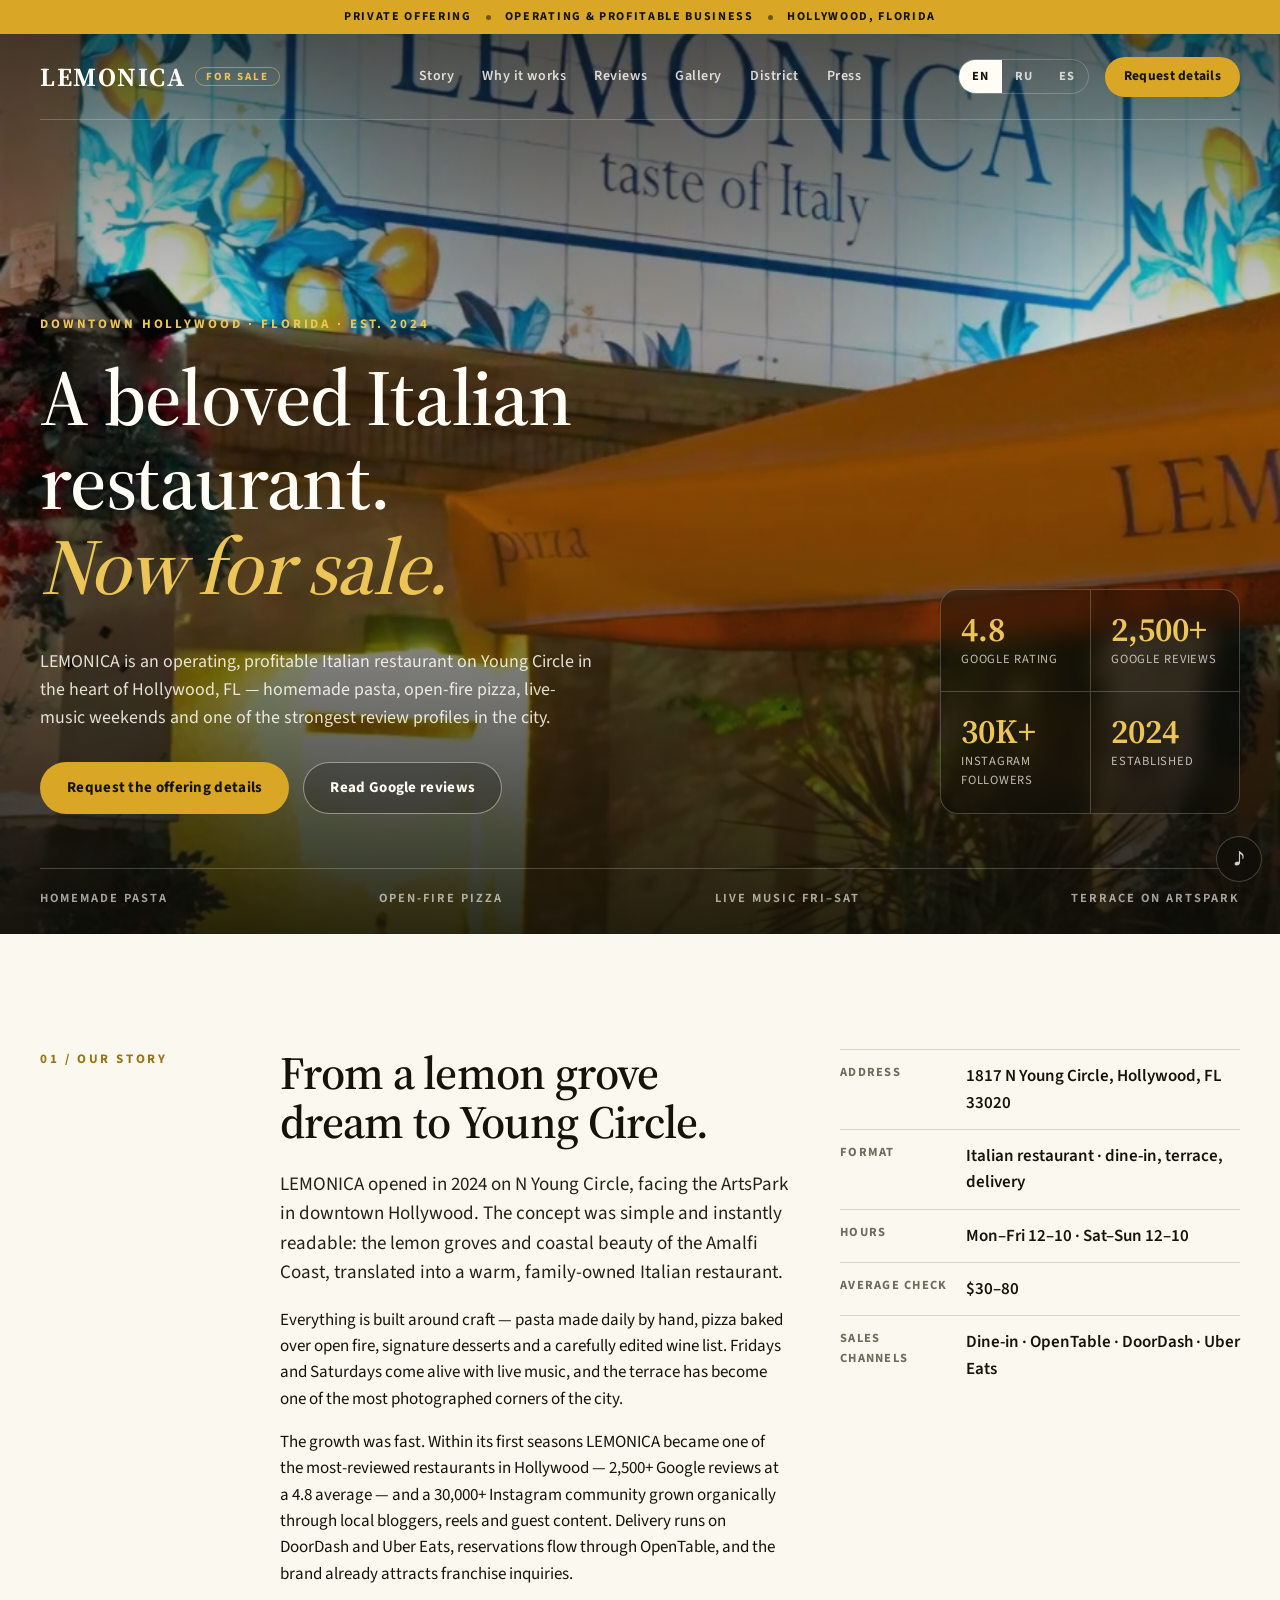
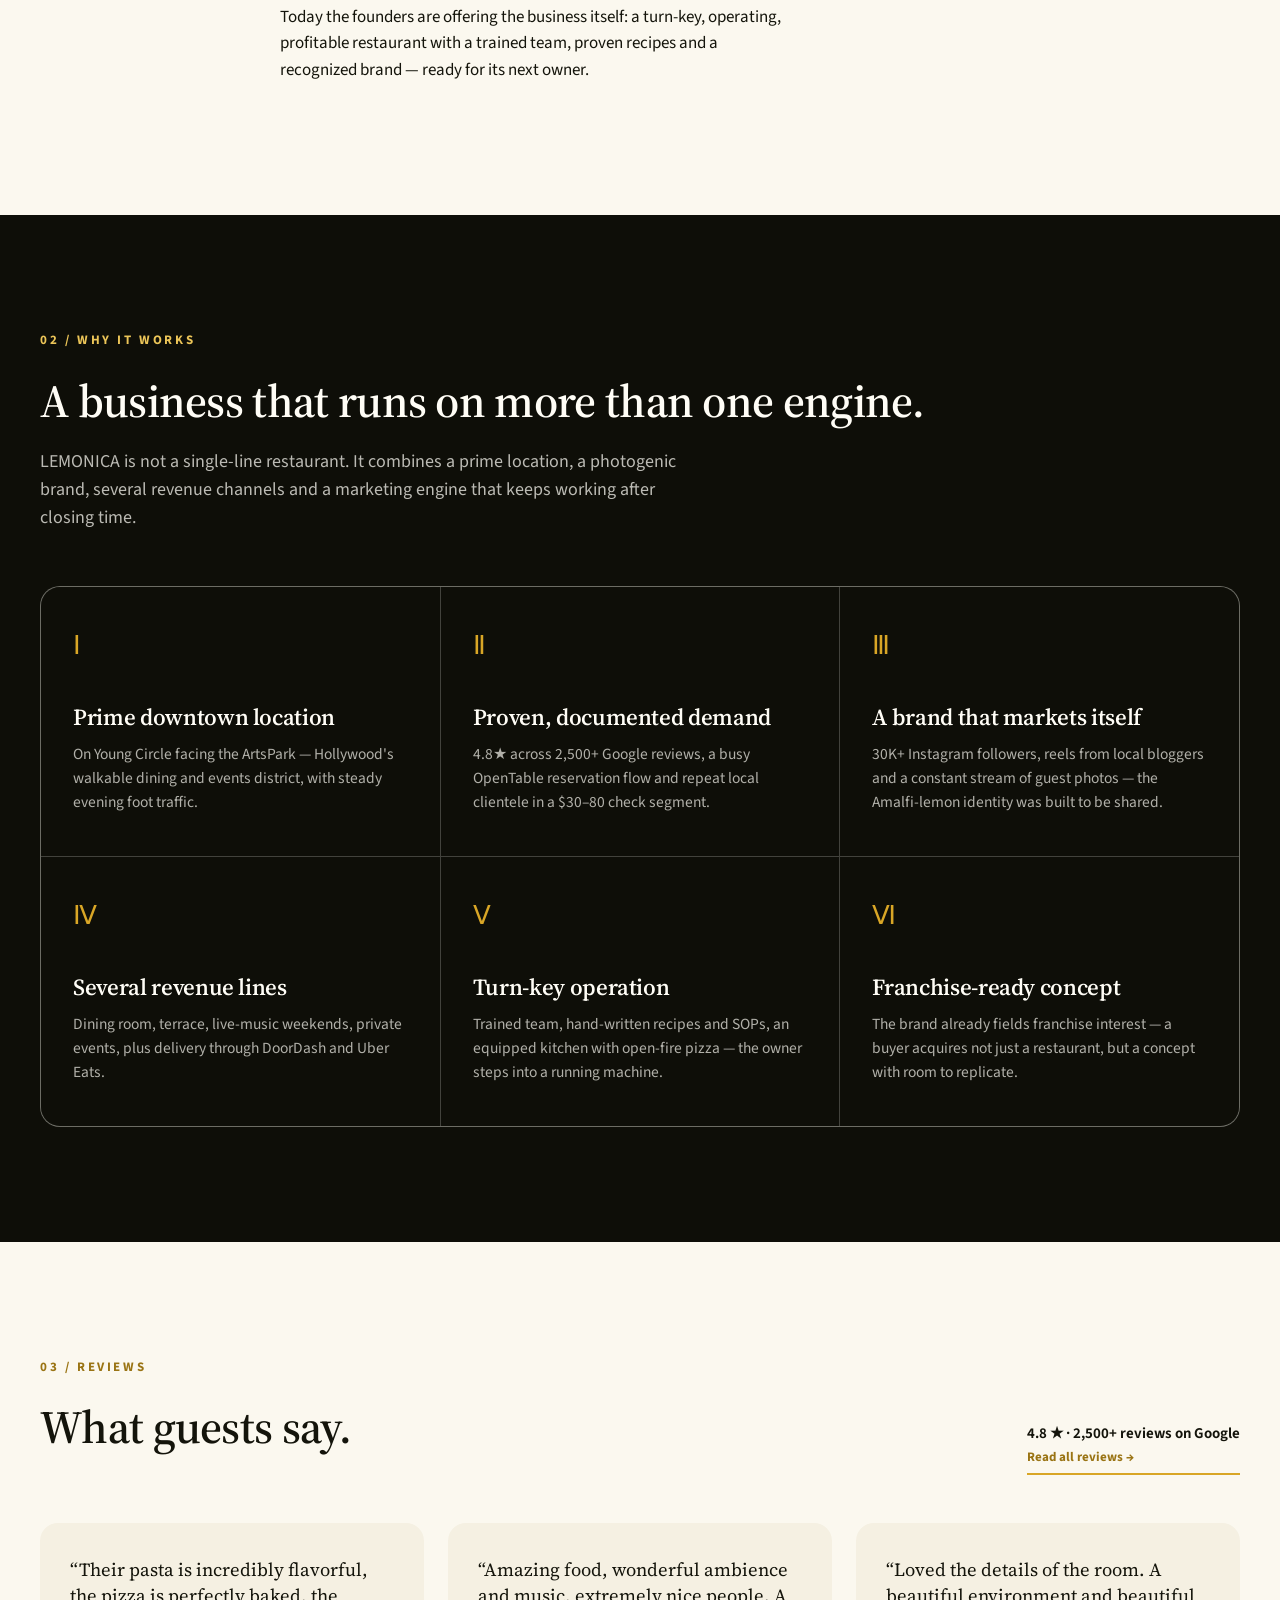
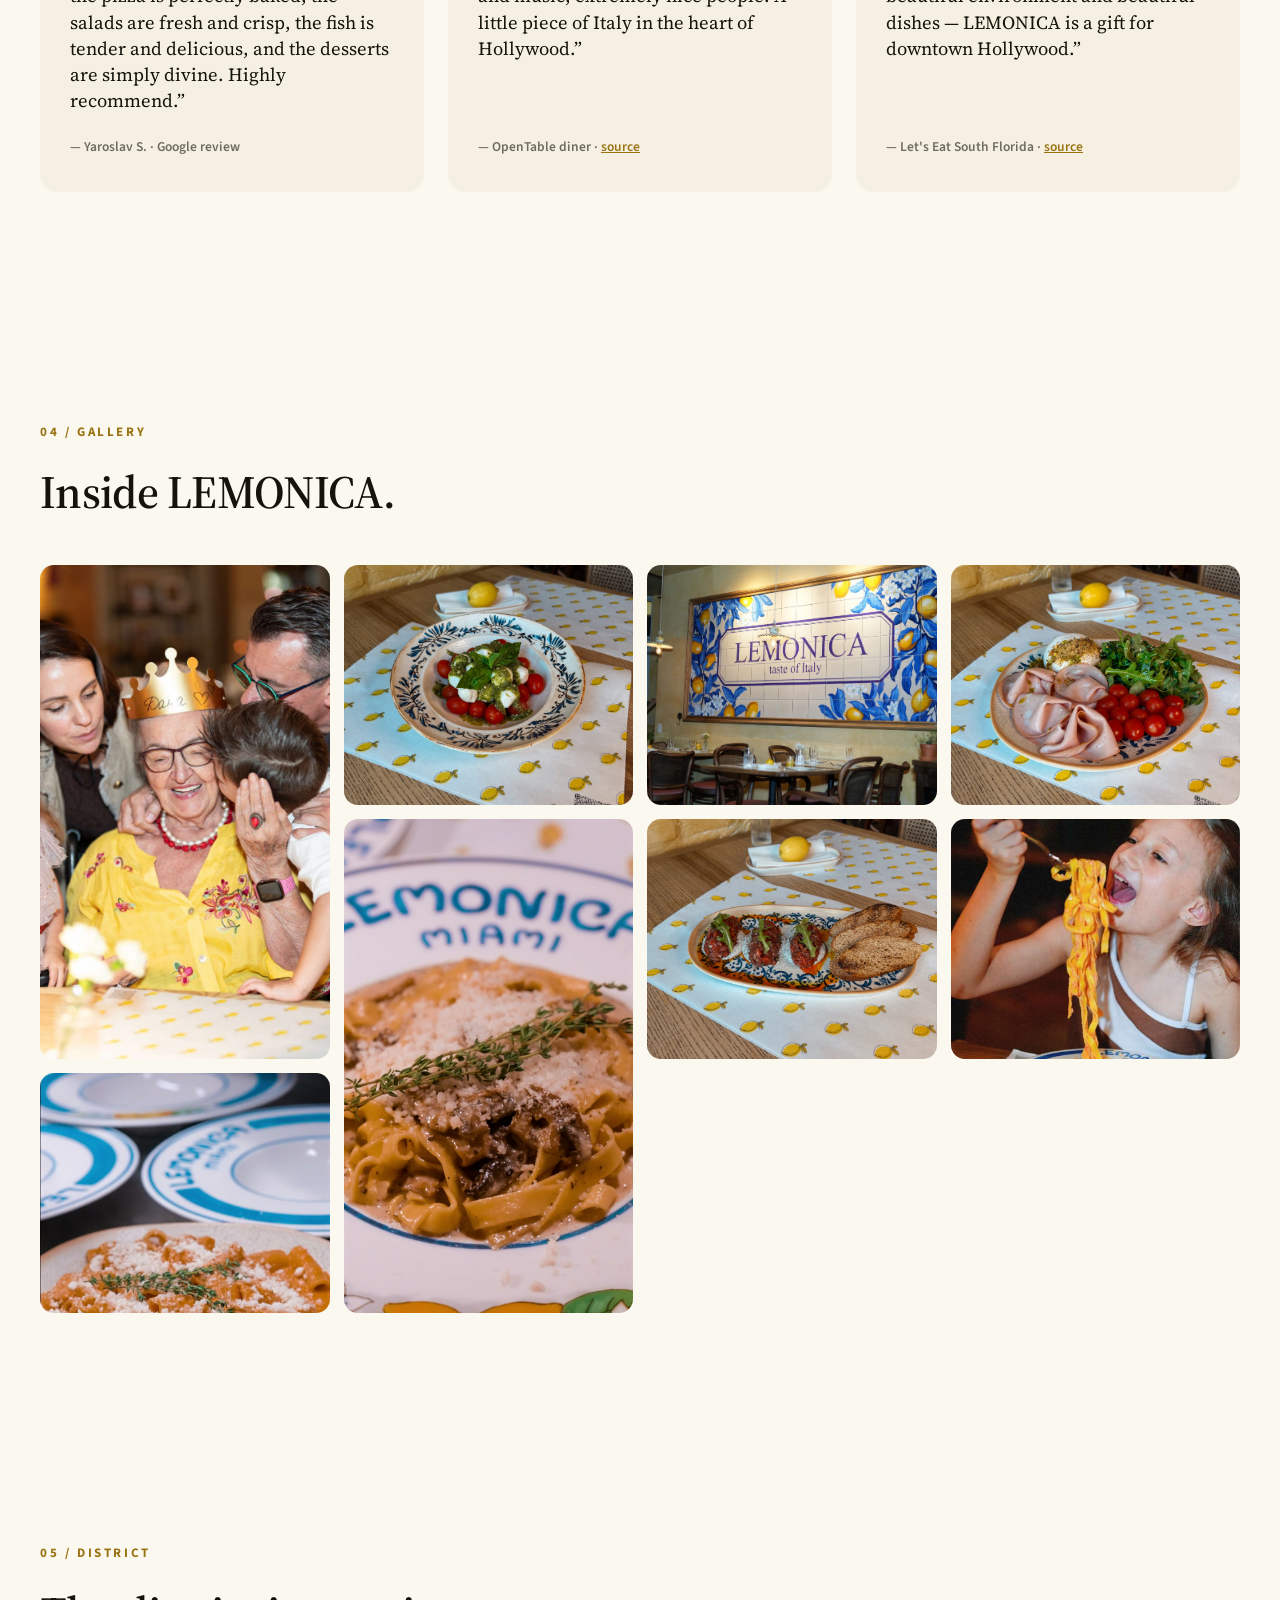
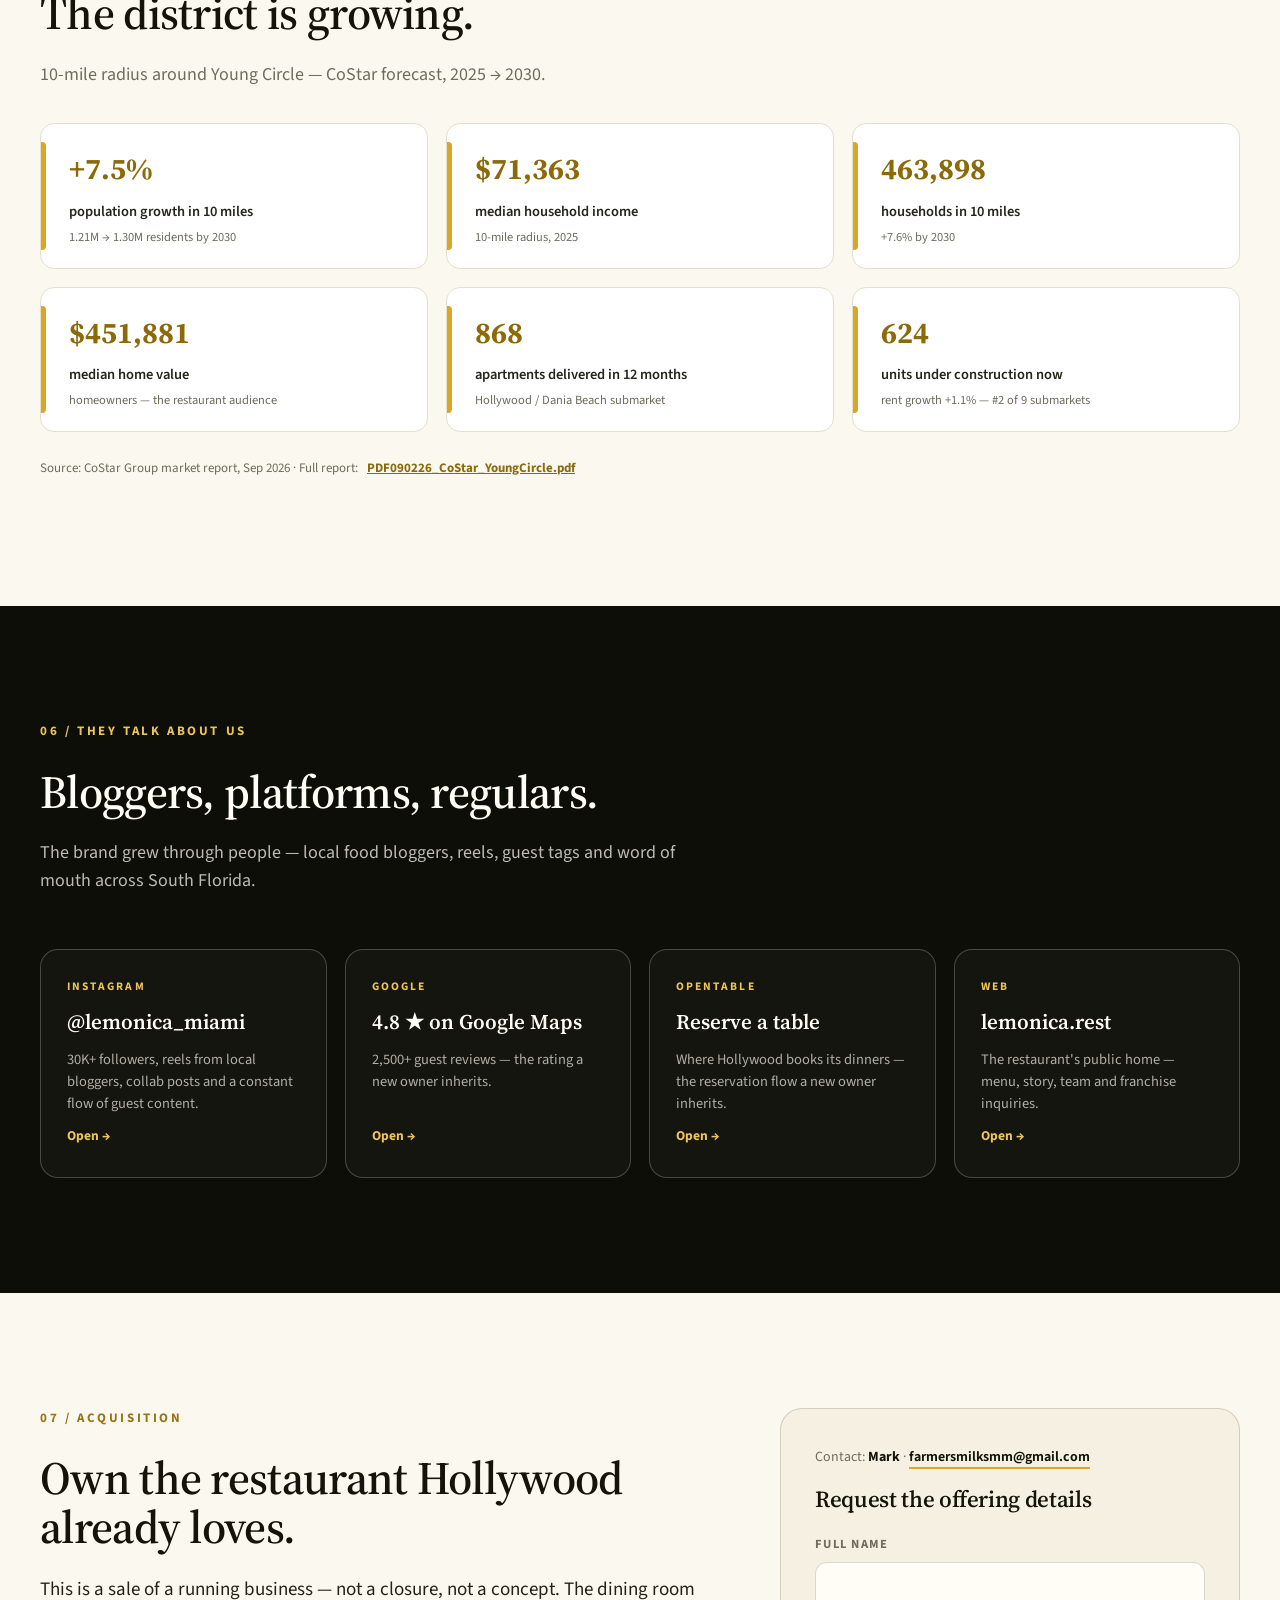
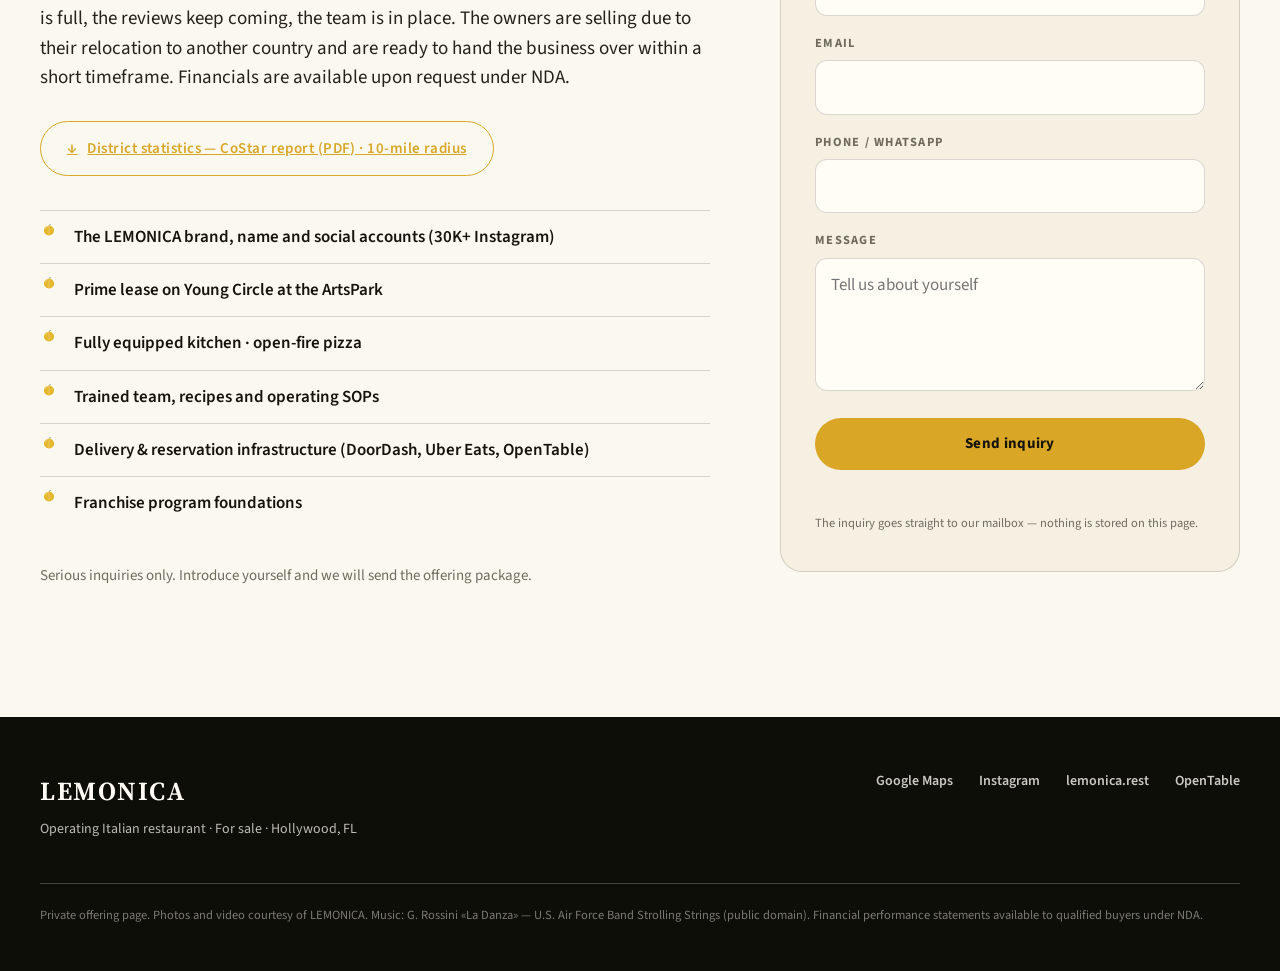
==== commit f0386d5c: "Spanish (ES) language: full translations, switcher button, auto-detect" ====
--- a/index.html
+++ b/index.html
@@ -42,6 +42,7 @@
       <div class="language-switcher" role="group" aria-label="Choose language">
         <button type="button" data-lang="en" lang="en" aria-pressed="true">EN</button>
         <button type="button" data-lang="ru" lang="ru" aria-pressed="false">RU</button>
+        <button type="button" data-lang="es" lang="es" aria-pressed="false">ES</button>
       </div>
       <a class="button button-small button-primary" href="#contact" data-i18n="nav.cta">Request details</a>
     </div>
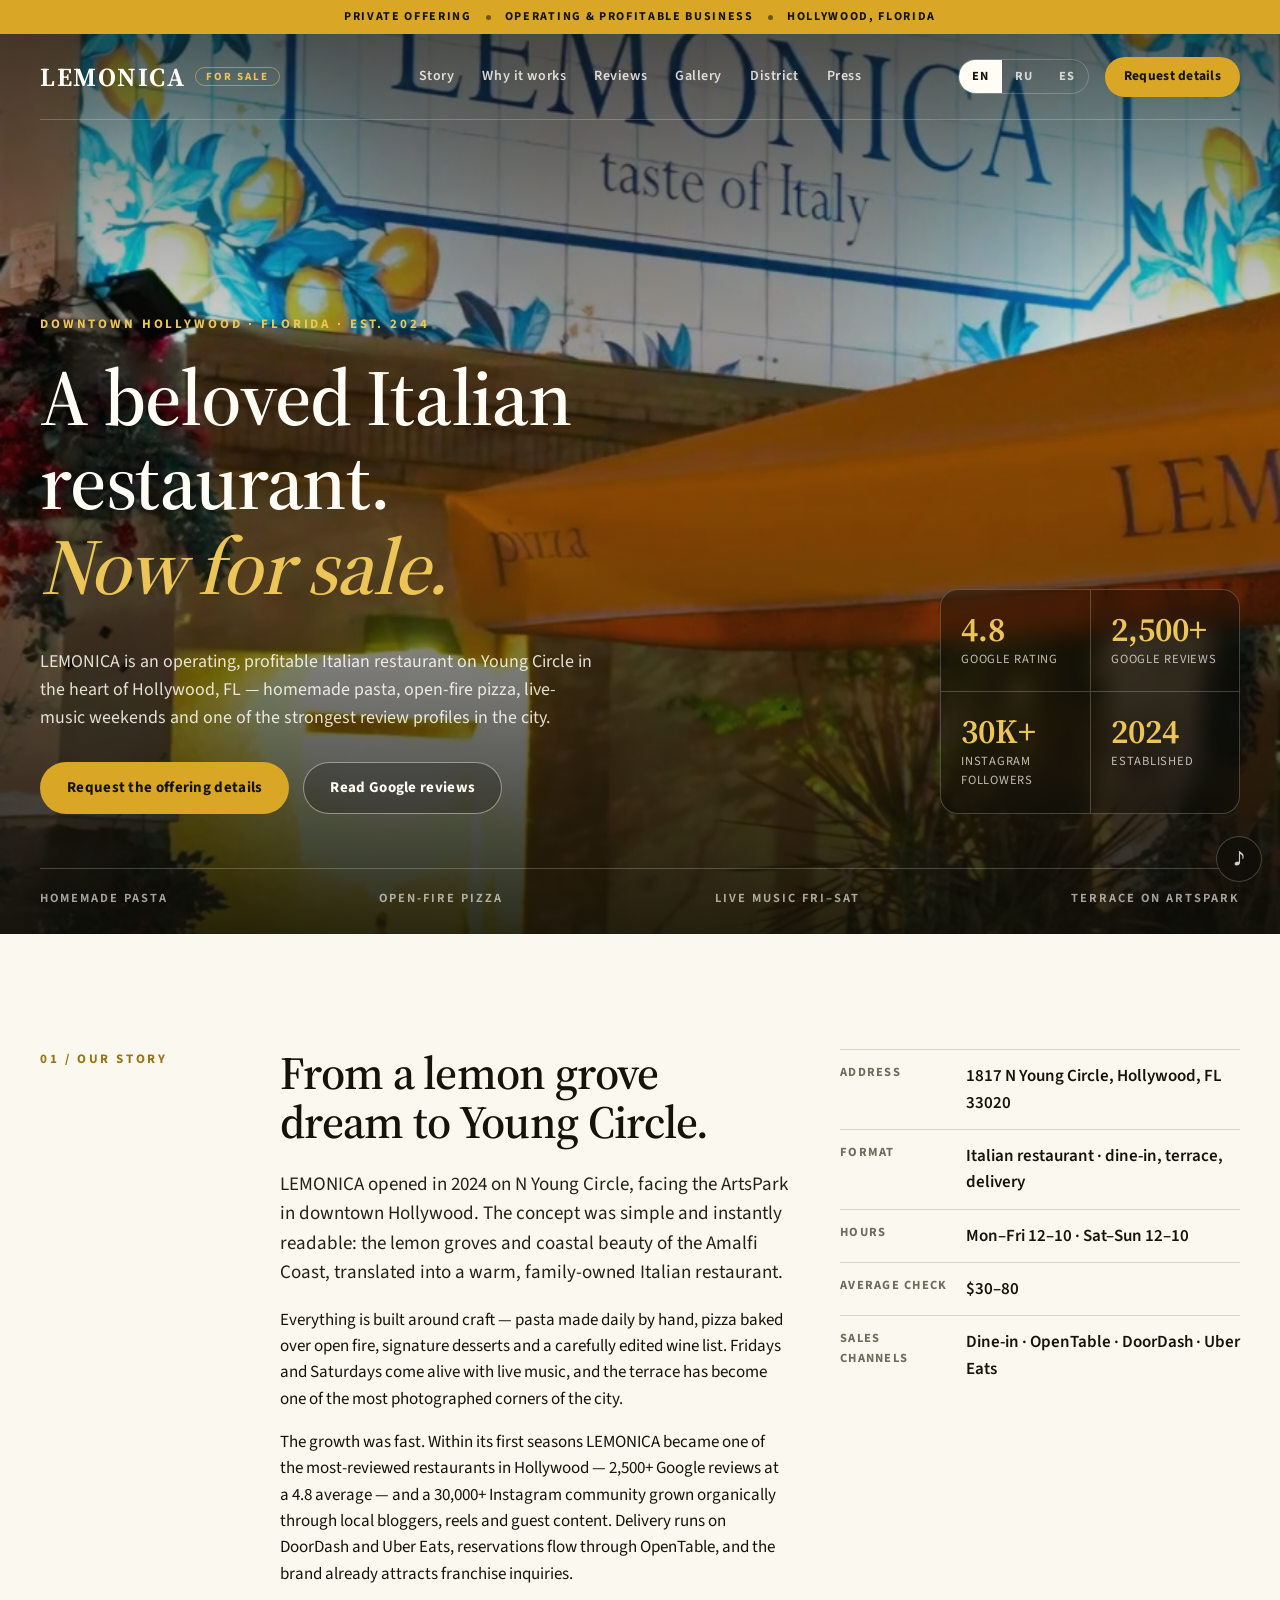
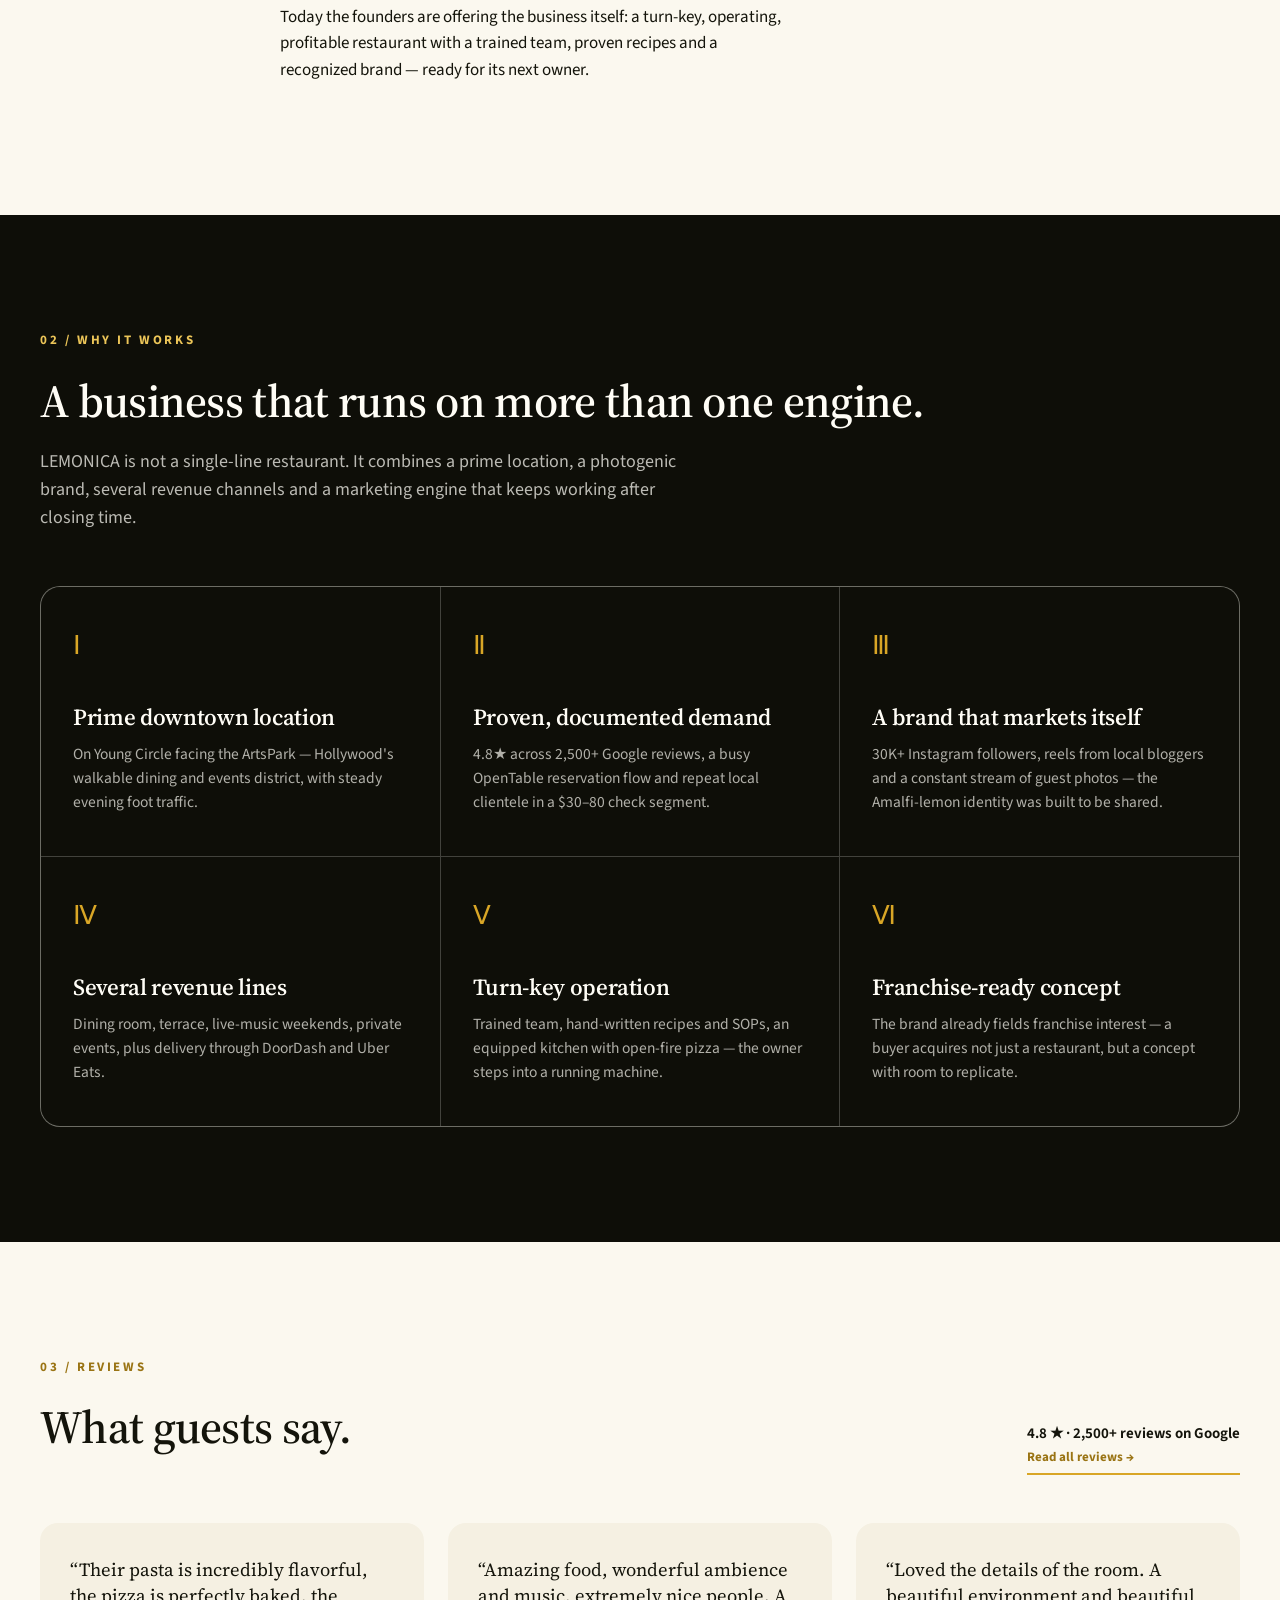
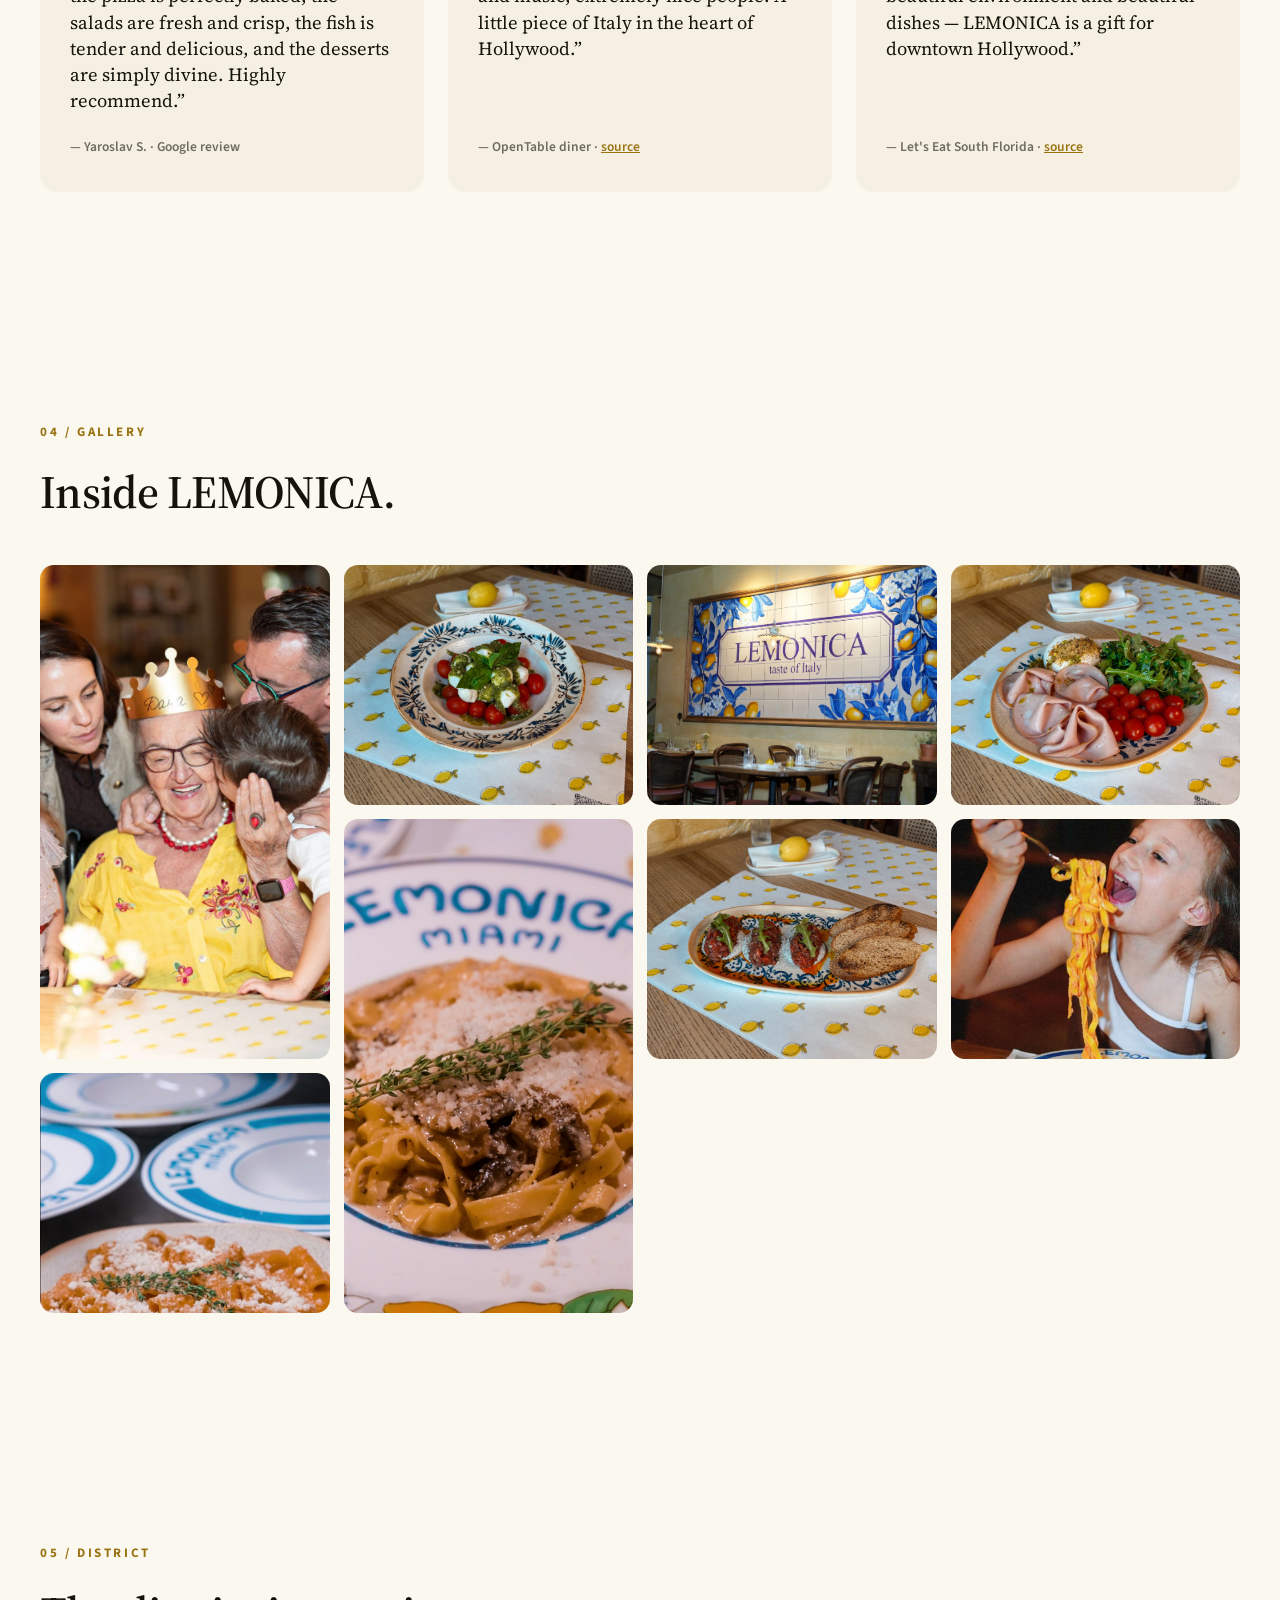
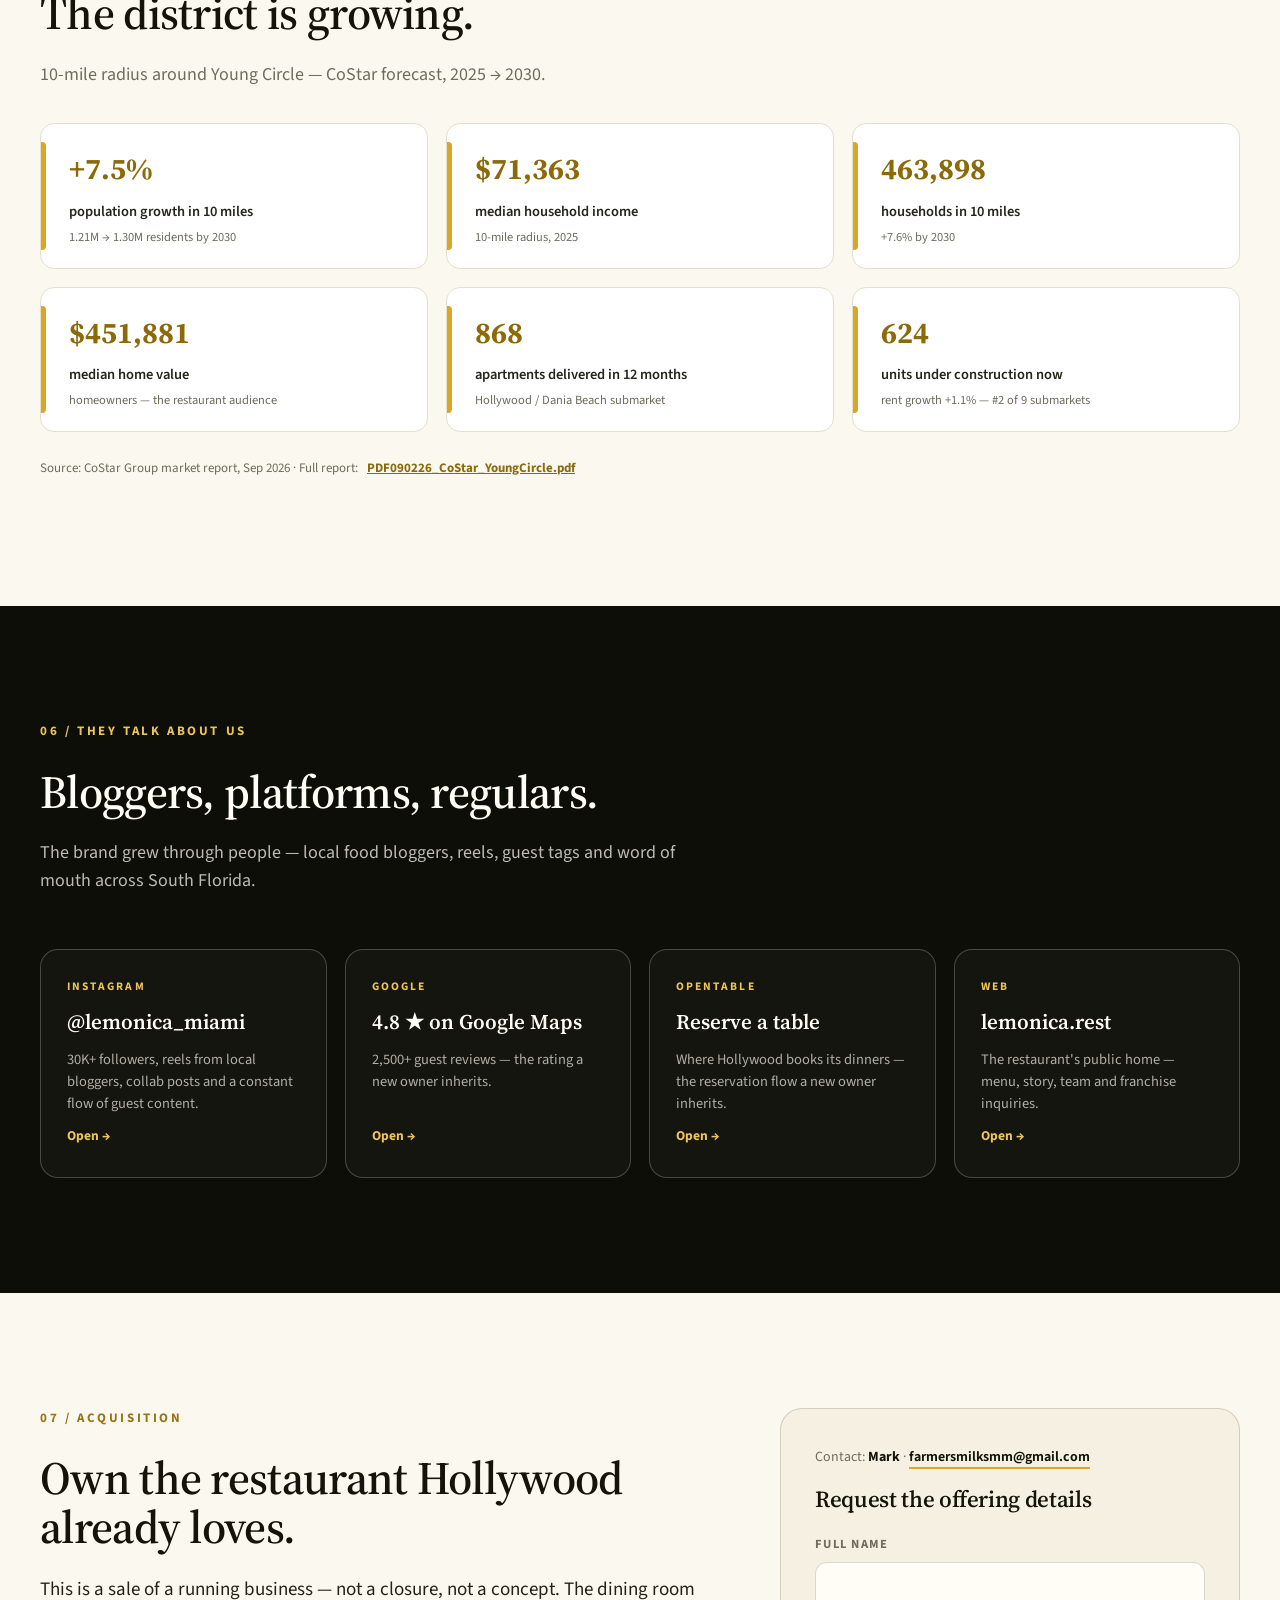
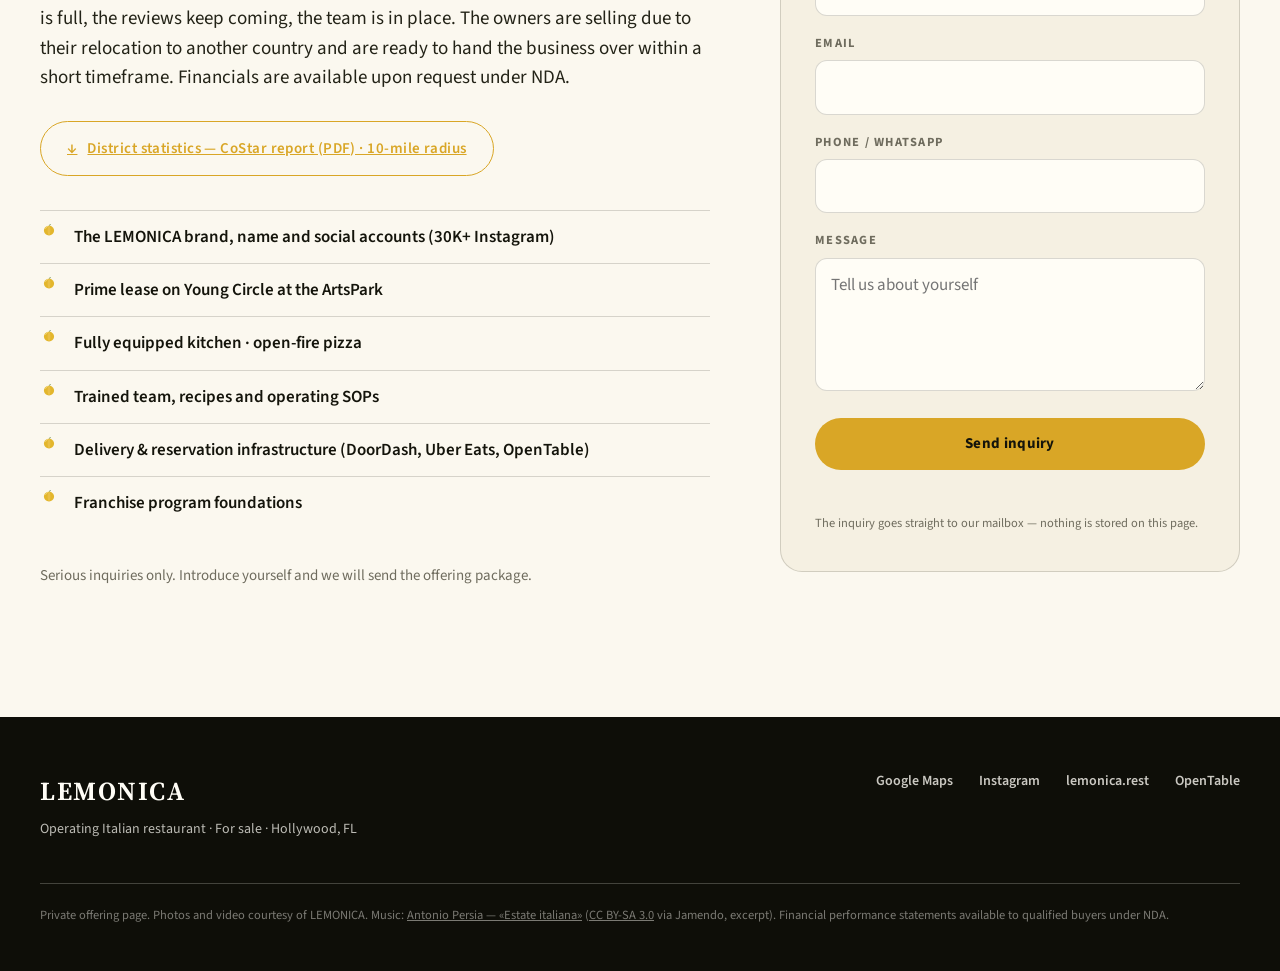
==== commit dc75b925: "Music: Italian vocal track Estate italiana (Antonio Persia, CC BY-SA 3.0, Jamendo excerpt) with attr" ====
--- a/index.html
+++ b/index.html
@@ -11,8 +11,8 @@
   <link rel="preload" href="assets/fonts/SourceSans3-Variable.ttf" as="font" type="font/ttf" crossorigin>
   <link rel="icon" href="assets/logo/lemon.svg" type="image/svg+xml">
   <link rel="stylesheet" href="styles.css?v=20260902-1">
-  <script src="translations.js?v=20260902-1" defer></script>
-  <script src="app.js?v=20260902-1" defer></script>
+  <script src="translations.js?v=20260903-es" defer></script>
+  <script src="app.js?v=20260903-music" defer></script>
 </head>
 <body>
   <a class="skip-link" href="#contact" data-i18n="skip">Skip to inquiry form</a>
@@ -49,7 +49,7 @@
   </header>
 
   <main id="top">
-    <audio id="bg-music" loop preload="auto" src="assets/audio/portofino.mp3"></audio>
+    <audio id="bg-music" loop preload="auto" src="assets/audio/estate_italiana.mp3"></audio>
     <button class="music-toggle" id="music-toggle" type="button" aria-pressed="false" data-i18n-aria="music.label" aria-label="Music on/off">♪</button>
 
     <!-- ============ HERO ============ -->
@@ -69,7 +69,7 @@
           </p>
           <div class="hero-actions">
             <a class="button button-primary" href="#contact" data-i18n="hero.cta.primary">Request the offering details</a>
-            <a class="button button-ghost" href="https://www.google.com/maps/place/LEMONICA/@26.0127406,-80.1438862,17z" target="_blank" rel="noopener" data-i18n="hero.cta.secondary">Read Google reviews</a>
+            <a class="button button-ghost" href="https://www.google.com/maps/place/LEMONICA/@26.0127406,-80.1438862,1038m/data=!3m2!1e3!4b1!4m6!3m5!1s0x88d9ab005445ff85:0x906661001e826e33!8m2!3d26.0127406!4d-80.1438862!16s%2Fg%2F11wr4w3cq1" target="_blank" rel="noopener" data-i18n="hero.cta.secondary">Read Google reviews</a>
           </div>
         </div>
 
@@ -190,7 +190,7 @@
         <p class="section-index" data-i18n="reviews.index">03 / Reviews</p>
         <div class="reviews-head">
           <h2 id="reviews-title" data-i18n="reviews.title">What guests say.</h2>
-          <a class="reviews-google-link" href="https://www.google.com/maps/place/LEMONICA/@26.0127406,-80.1438862,17z" target="_blank" rel="noopener">
+          <a class="reviews-google-link" href="https://www.google.com/maps/place/LEMONICA/@26.0127406,-80.1438862,1038m/data=!3m2!1e3!4b1!4m6!3m5!1s0x88d9ab005445ff85:0x906661001e826e33!8m2!3d26.0127406!4d-80.1438862!16s%2Fg%2F11wr4w3cq1" target="_blank" rel="noopener">
             <span data-i18n="reviews.line">4.8 ★ · 2,500+ reviews on Google</span>
             <span data-i18n="reviews.cta">Read all reviews →</span>
           </a>
@@ -290,7 +290,7 @@
             <p data-i18n="press.c1">28K+ followers, reels from local bloggers, collab posts and a constant flow of guest content.</p>
             <span class="press-link" data-i18n="press.open">Open →</span>
           </a>
-          <a class="press-card" href="https://www.google.com/maps/place/LEMONICA/@26.0127406,-80.1438862,17z" target="_blank" rel="noopener">
+          <a class="press-card" href="https://www.google.com/maps/place/LEMONICA/@26.0127406,-80.1438862,1038m/data=!3m2!1e3!4b1!4m6!3m5!1s0x88d9ab005445ff85:0x906661001e826e33!8m2!3d26.0127406!4d-80.1438862!16s%2Fg%2F11wr4w3cq1" target="_blank" rel="noopener">
             <span class="press-source">Google</span>
             <strong data-i18n="press.c2t">4.8 ★ on Google Maps</strong>
             <p data-i18n="press.c2">2,500+ guest reviews — the rating a new owner inherits.</p>
@@ -377,12 +377,12 @@
         <p data-i18n="footer.tag">Operating Italian restaurant · For sale · Hollywood, FL</p>
       </div>
       <div class="footer-links">
-        <a href="https://www.google.com/maps/place/LEMONICA/@26.0127406,-80.1438862,17z" target="_blank" rel="noopener" data-i18n="footer.maps">Google Maps</a>
+        <a href="https://www.google.com/maps/place/LEMONICA/@26.0127406,-80.1438862,1038m/data=!3m2!1e3!4b1!4m6!3m5!1s0x88d9ab005445ff85:0x906661001e826e33!8m2!3d26.0127406!4d-80.1438862!16s%2Fg%2F11wr4w3cq1" target="_blank" rel="noopener" data-i18n="footer.maps">Google Maps</a>
         <a href="https://www.instagram.com/lemonica_miami" target="_blank" rel="noopener">Instagram</a>
         <a href="https://www.lemonica.rest" target="_blank" rel="noopener">lemonica.rest</a>
         <a href="https://www.opentable.com/r/lemonica-hollywood" target="_blank" rel="noopener">OpenTable</a>
       </div>
-      <p class="footer-fine" data-i18n="footer.fine">Private offering page. Photos and video courtesy of LEMONICA. Financial performance statements available to qualified buyers under NDA.</p>
+      <p class="footer-fine" data-i18n-html="footer.fine">Private offering page. Photos and video courtesy of LEMONICA. Music: <a href="https://www.jamendo.com/track/731821" target="_blank" rel="noopener">Antonio Persia — «Estate italiana»</a> (<a href="https://creativecommons.org/licenses/by-sa/3.0/" target="_blank" rel="noopener">CC BY-SA 3.0</a> via Jamendo, excerpt). Financial performance statements available to qualified buyers under NDA.</p>
     </div>
   </footer>
 </body>
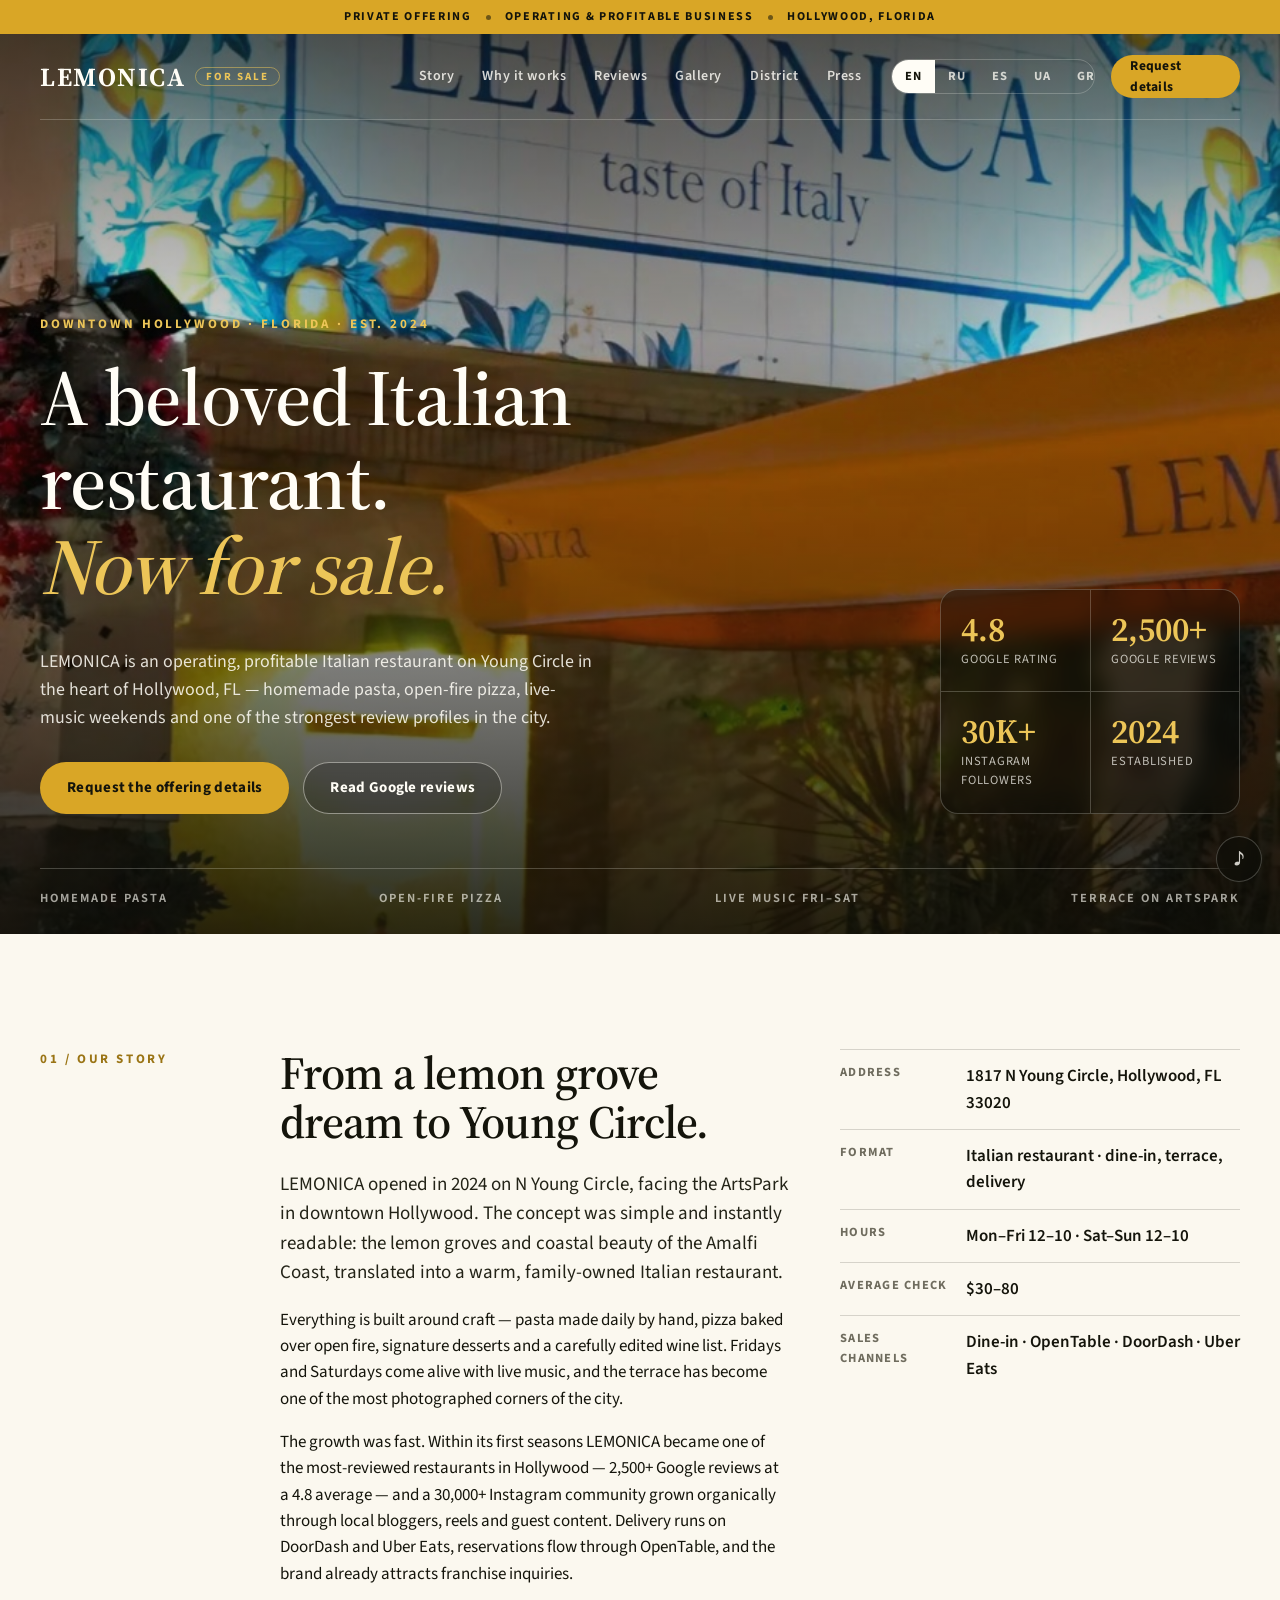
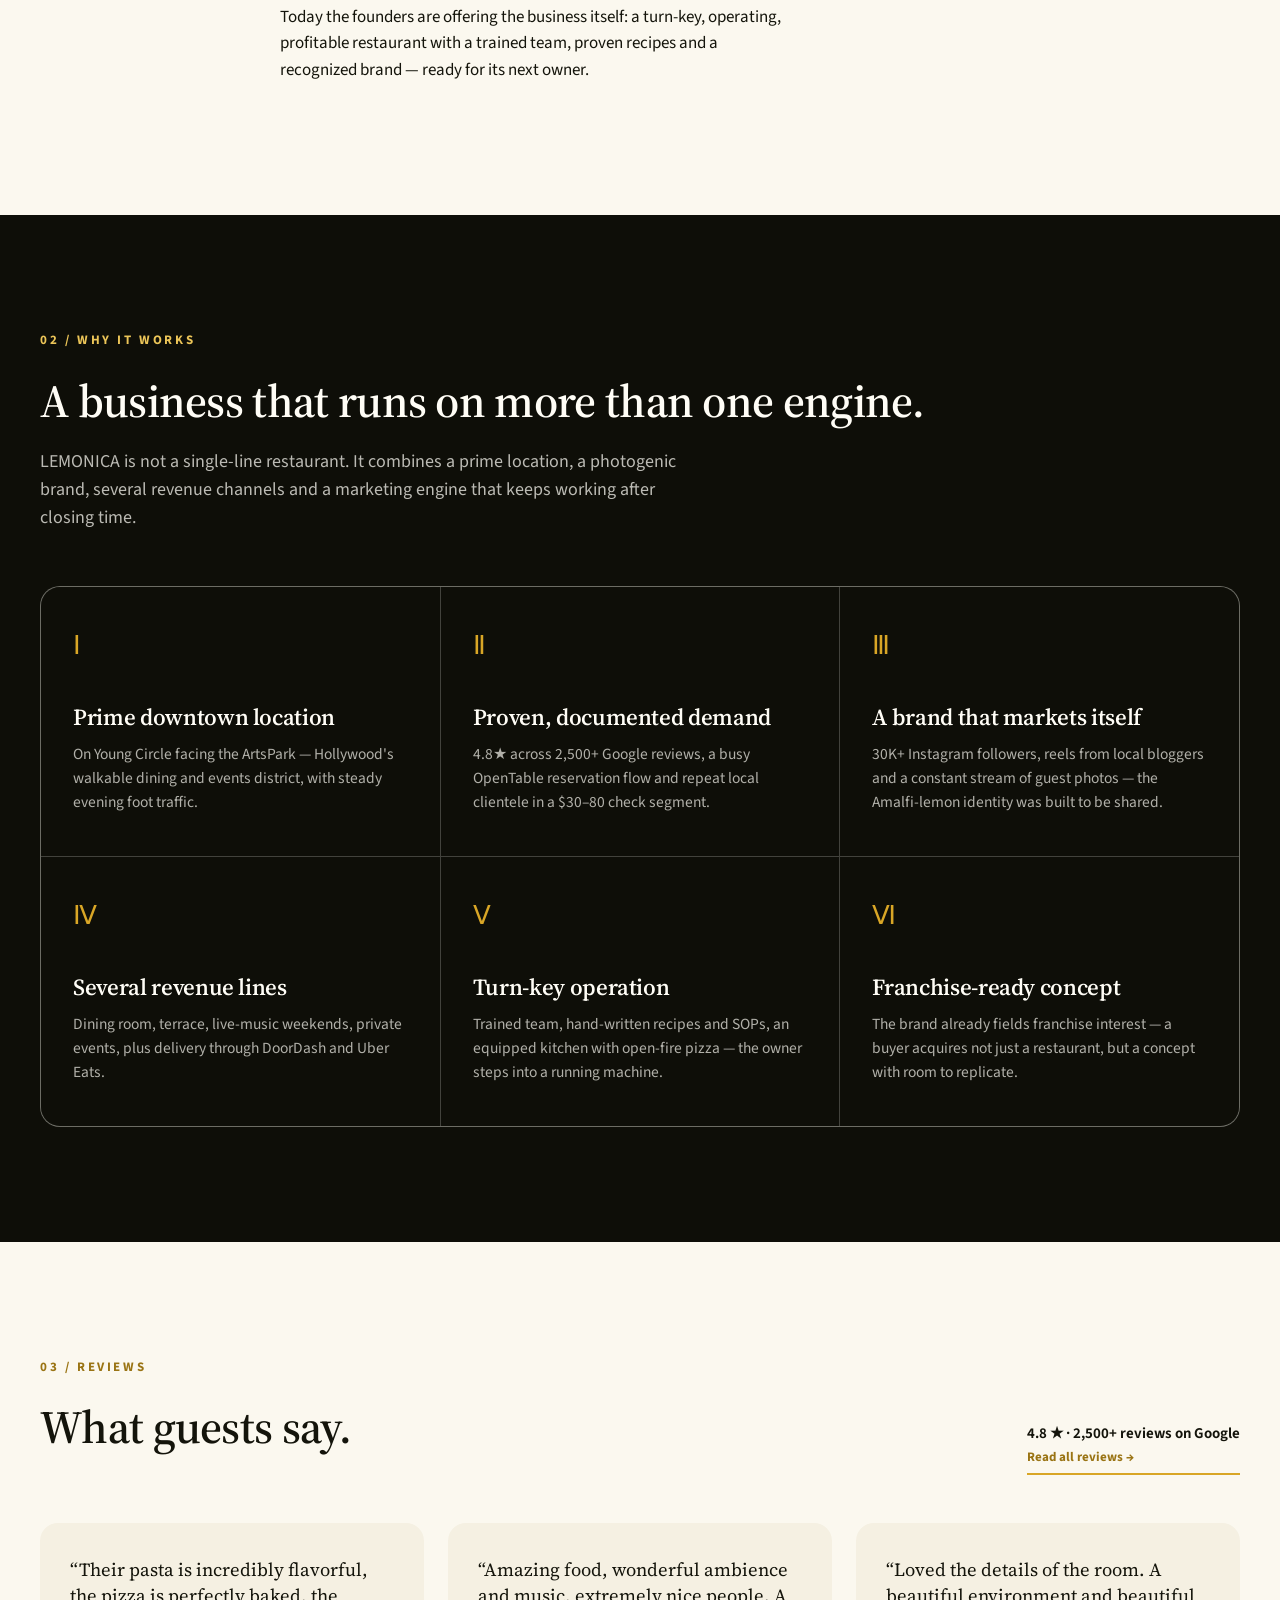
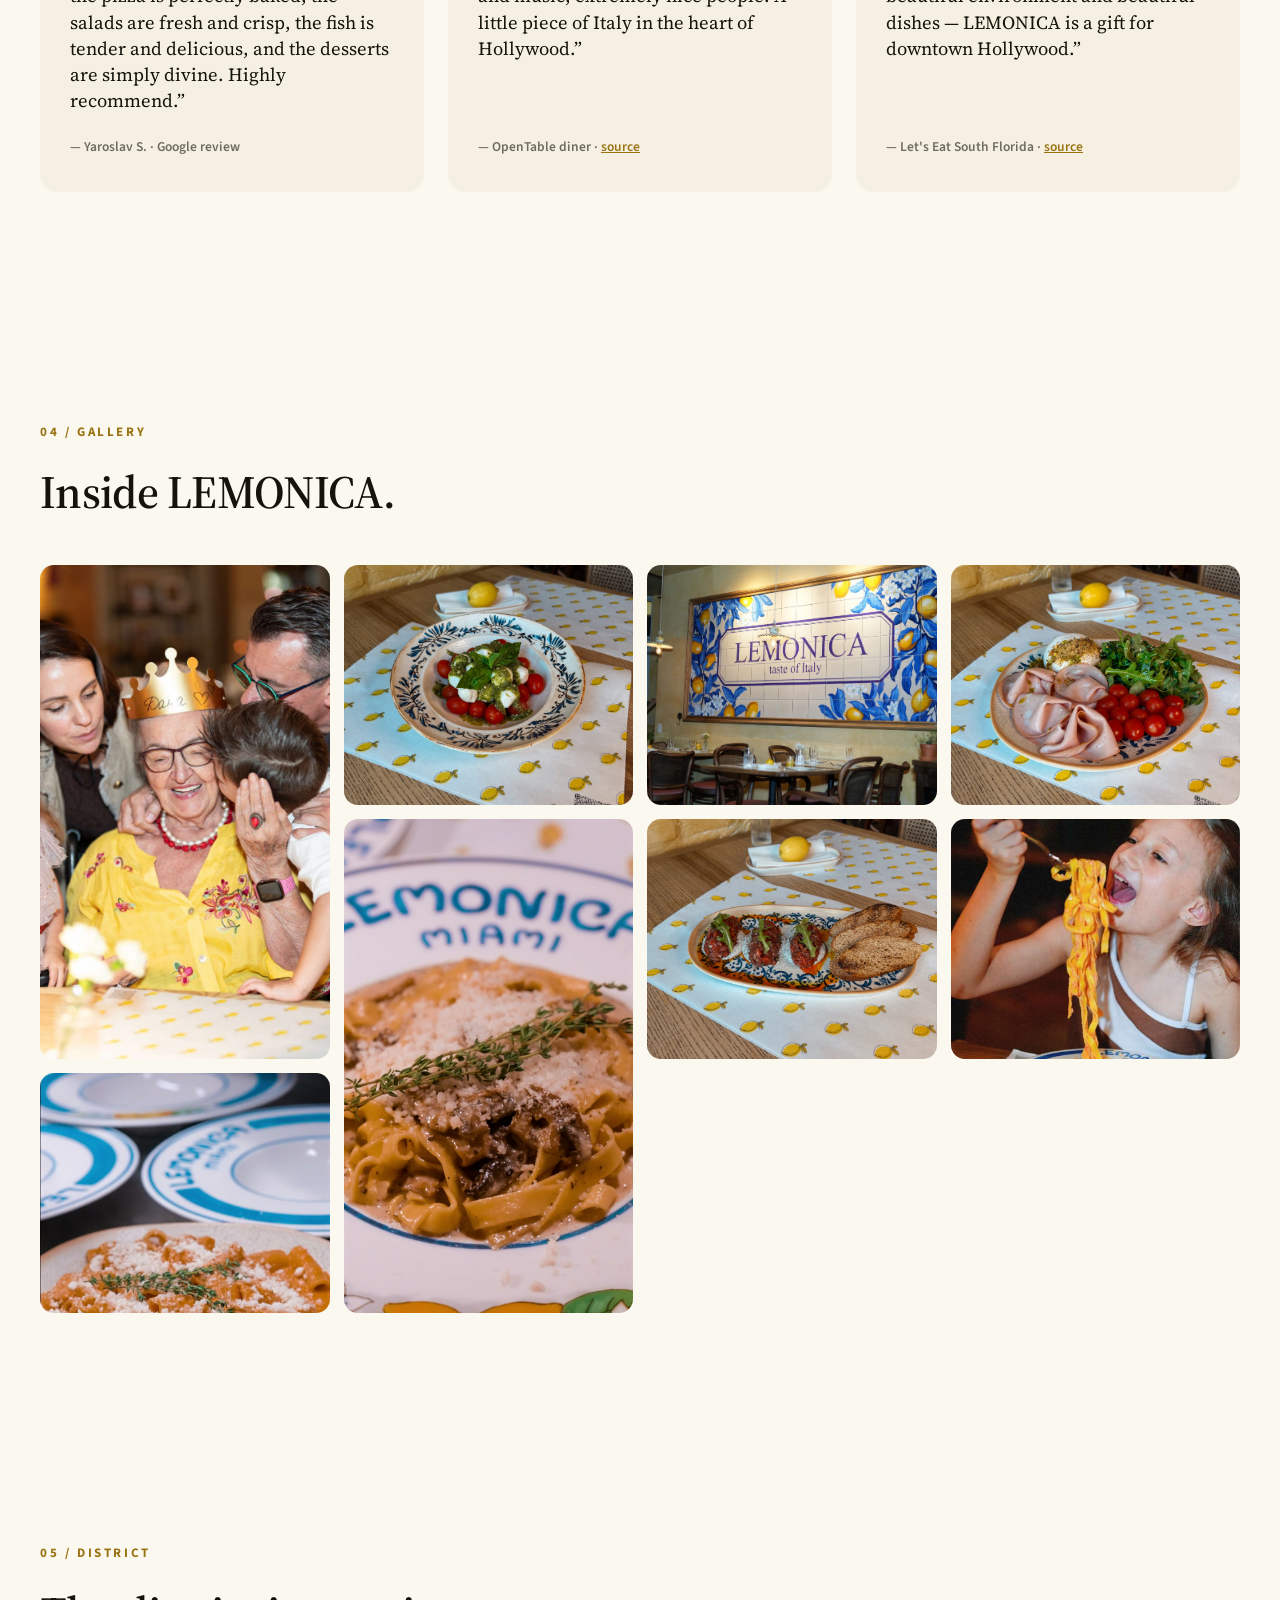
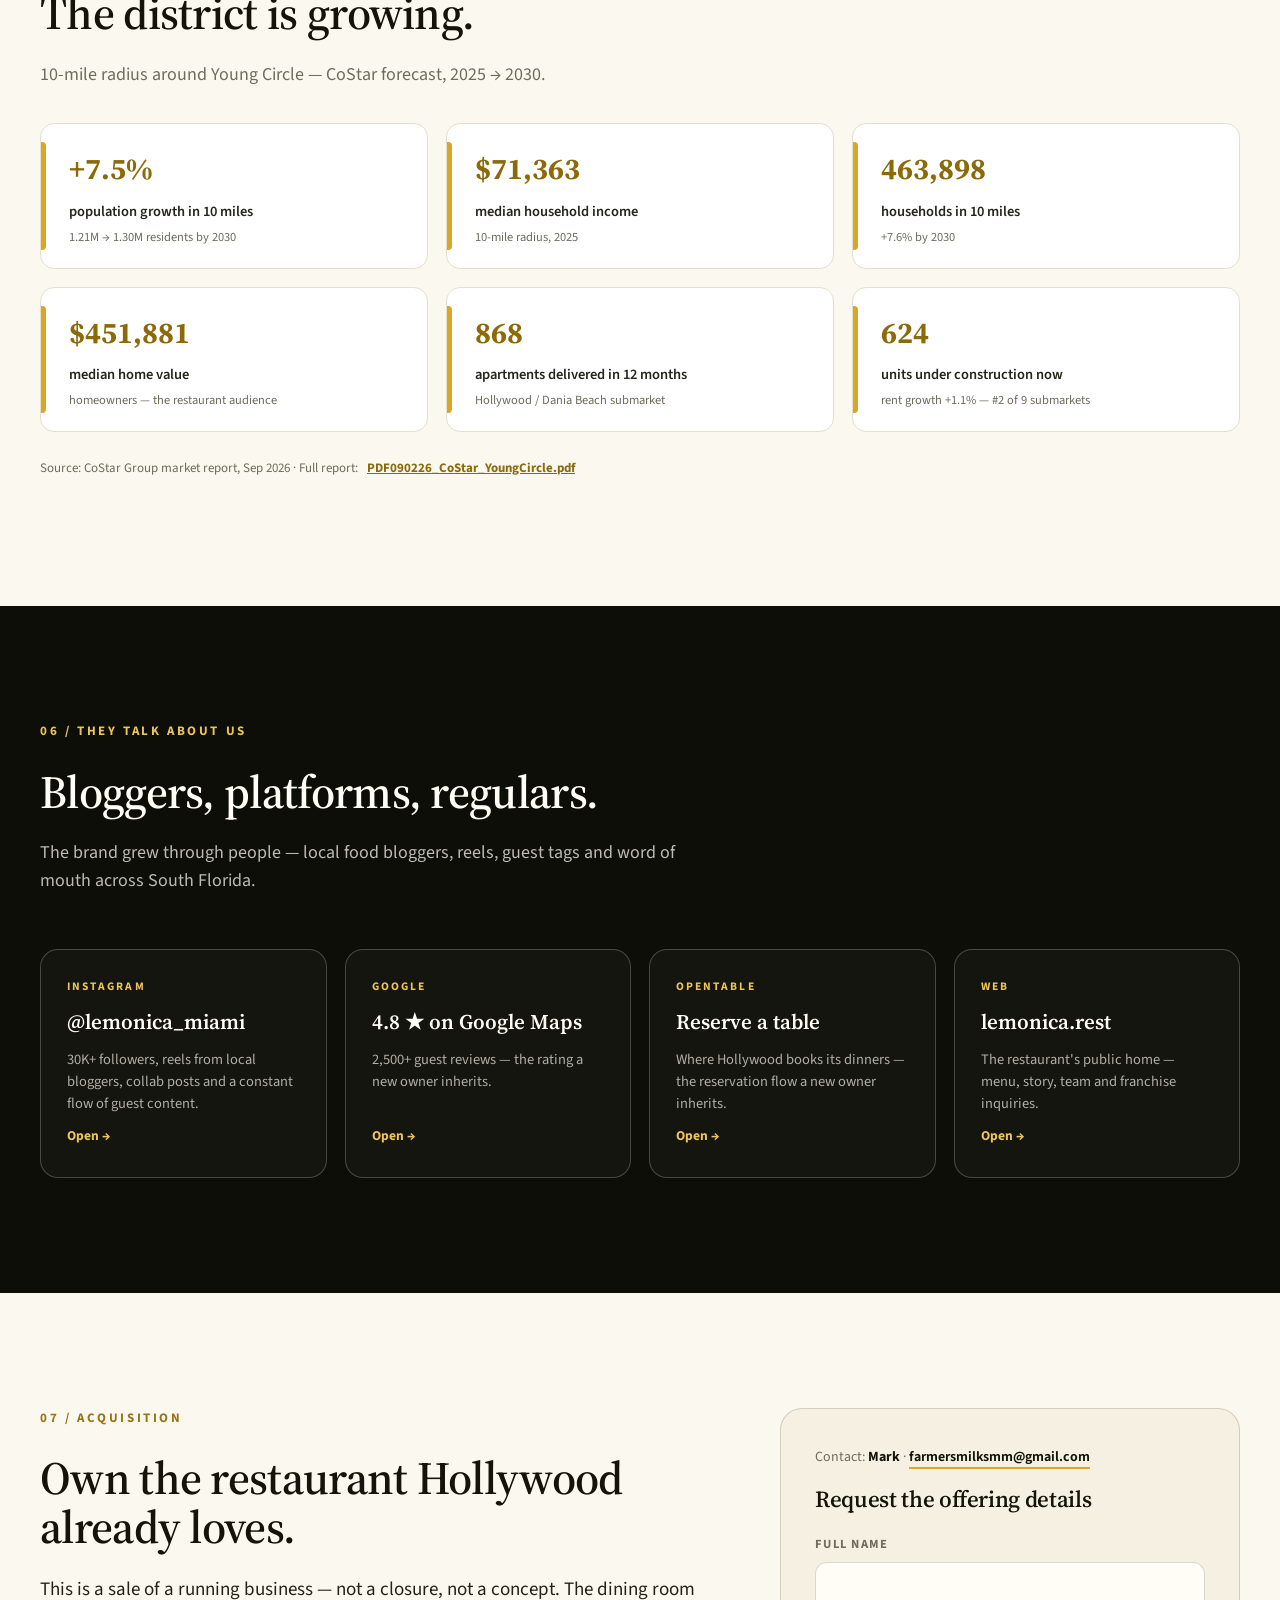
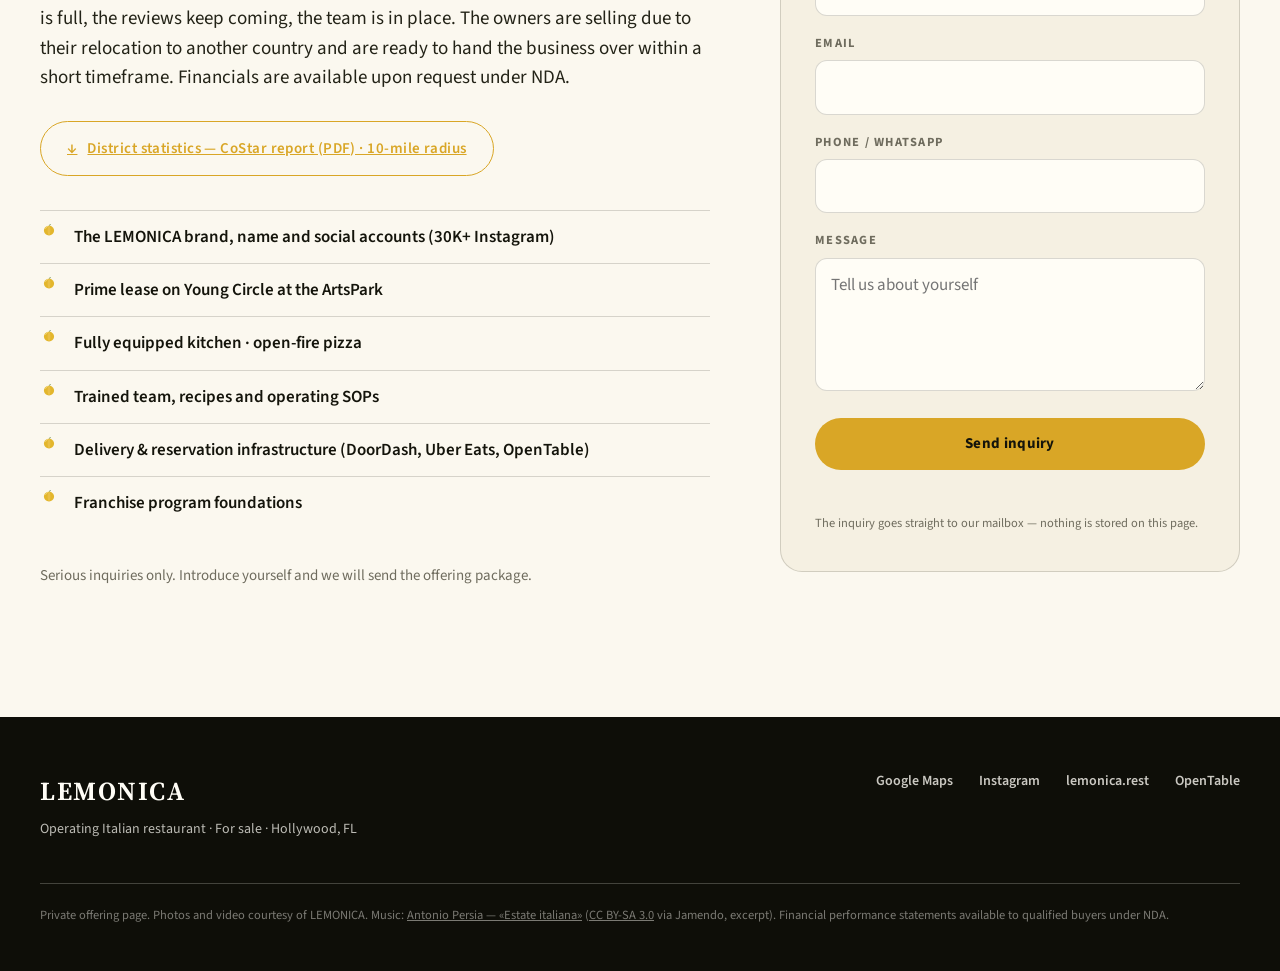
==== commit 262a6919: "Ukrainian (UK) and Greek (EL) languages: full translations, switcher buttons, auto-detect" ====
--- a/index.html
+++ b/index.html
@@ -11,7 +11,7 @@
   <link rel="preload" href="assets/fonts/SourceSans3-Variable.ttf" as="font" type="font/ttf" crossorigin>
   <link rel="icon" href="assets/logo/lemon.svg" type="image/svg+xml">
   <link rel="stylesheet" href="styles.css?v=20260902-1">
-  <script src="translations.js?v=20260903-es" defer></script>
+  <script src="translations.js?v=20260903-ukel" defer></script>
   <script src="app.js?v=20260903-music" defer></script>
 </head>
 <body>
@@ -43,6 +43,8 @@
         <button type="button" data-lang="en" lang="en" aria-pressed="true">EN</button>
         <button type="button" data-lang="ru" lang="ru" aria-pressed="false">RU</button>
         <button type="button" data-lang="es" lang="es" aria-pressed="false">ES</button>
+        <button type="button" data-lang="uk" lang="uk" aria-pressed="false">UA</button>
+        <button type="button" data-lang="el" lang="el" aria-pressed="false">GR</button>
       </div>
       <a class="button button-small button-primary" href="#contact" data-i18n="nav.cta">Request details</a>
     </div>
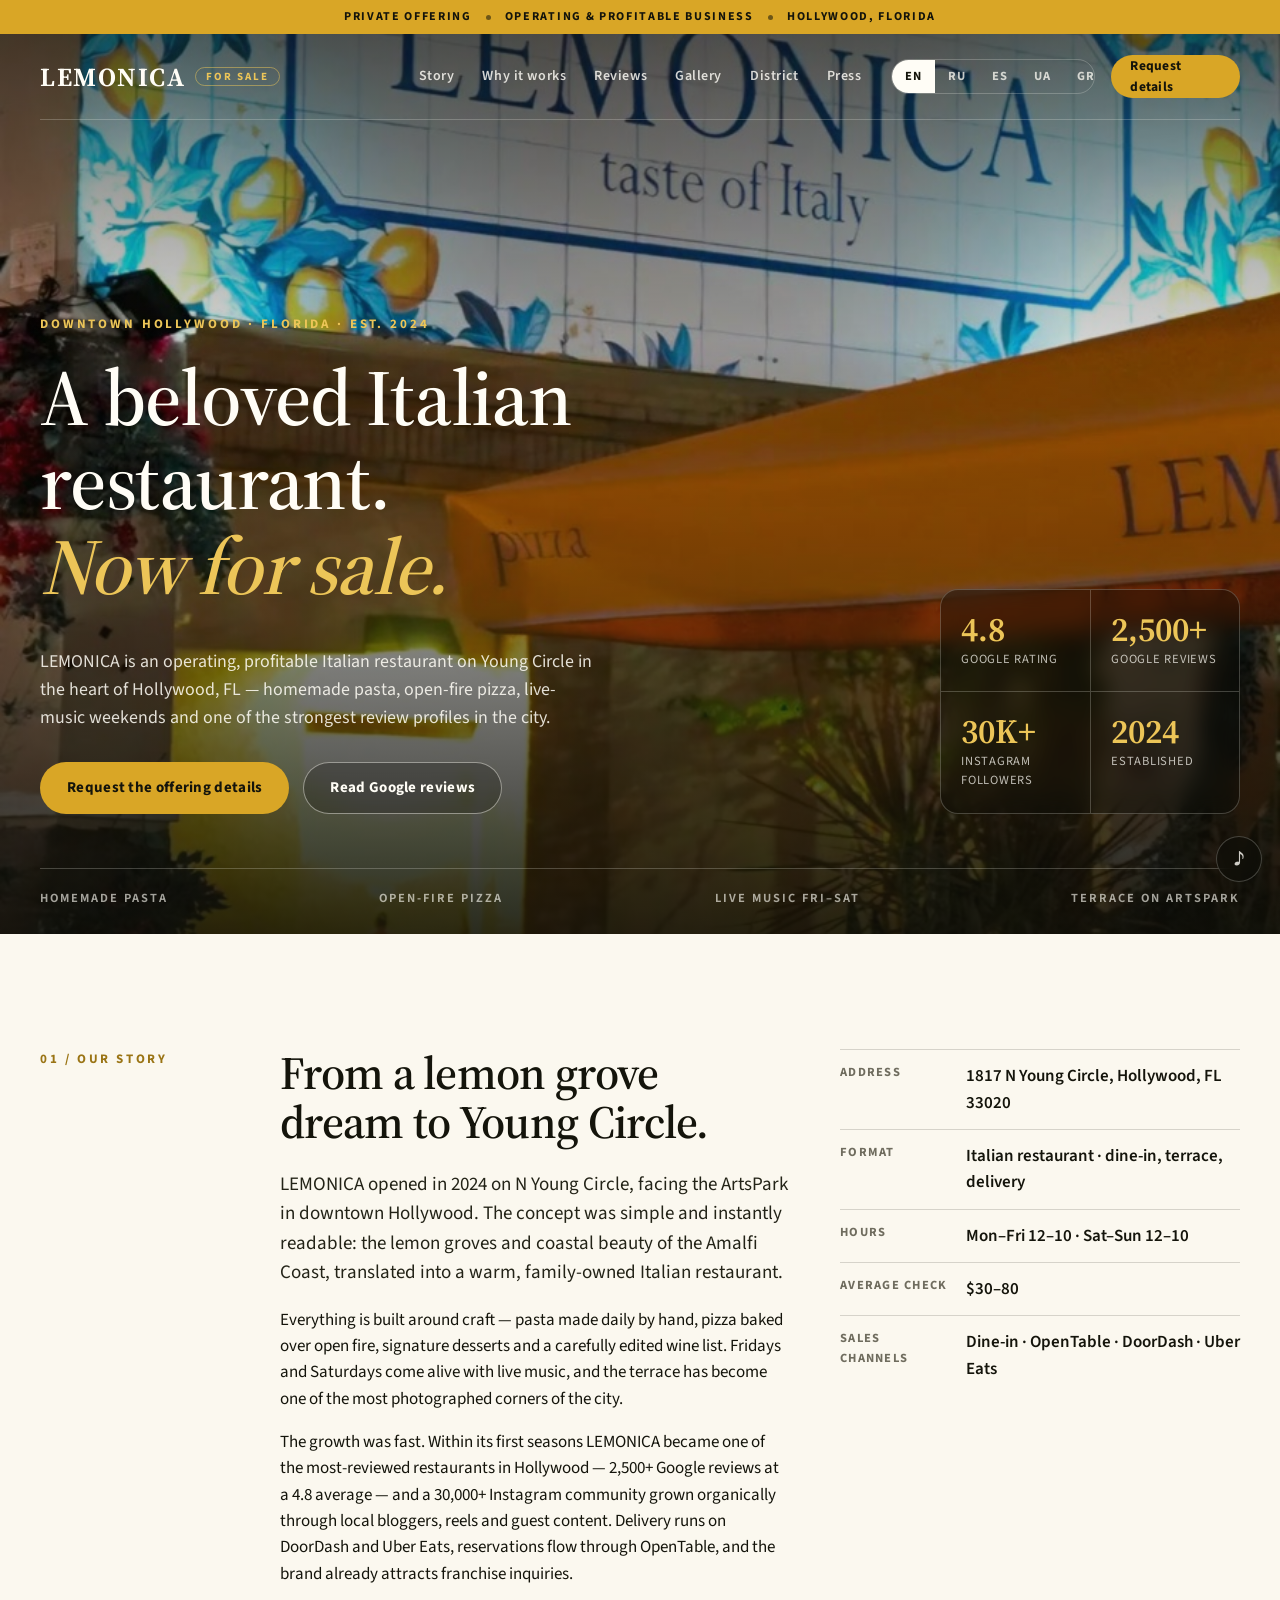
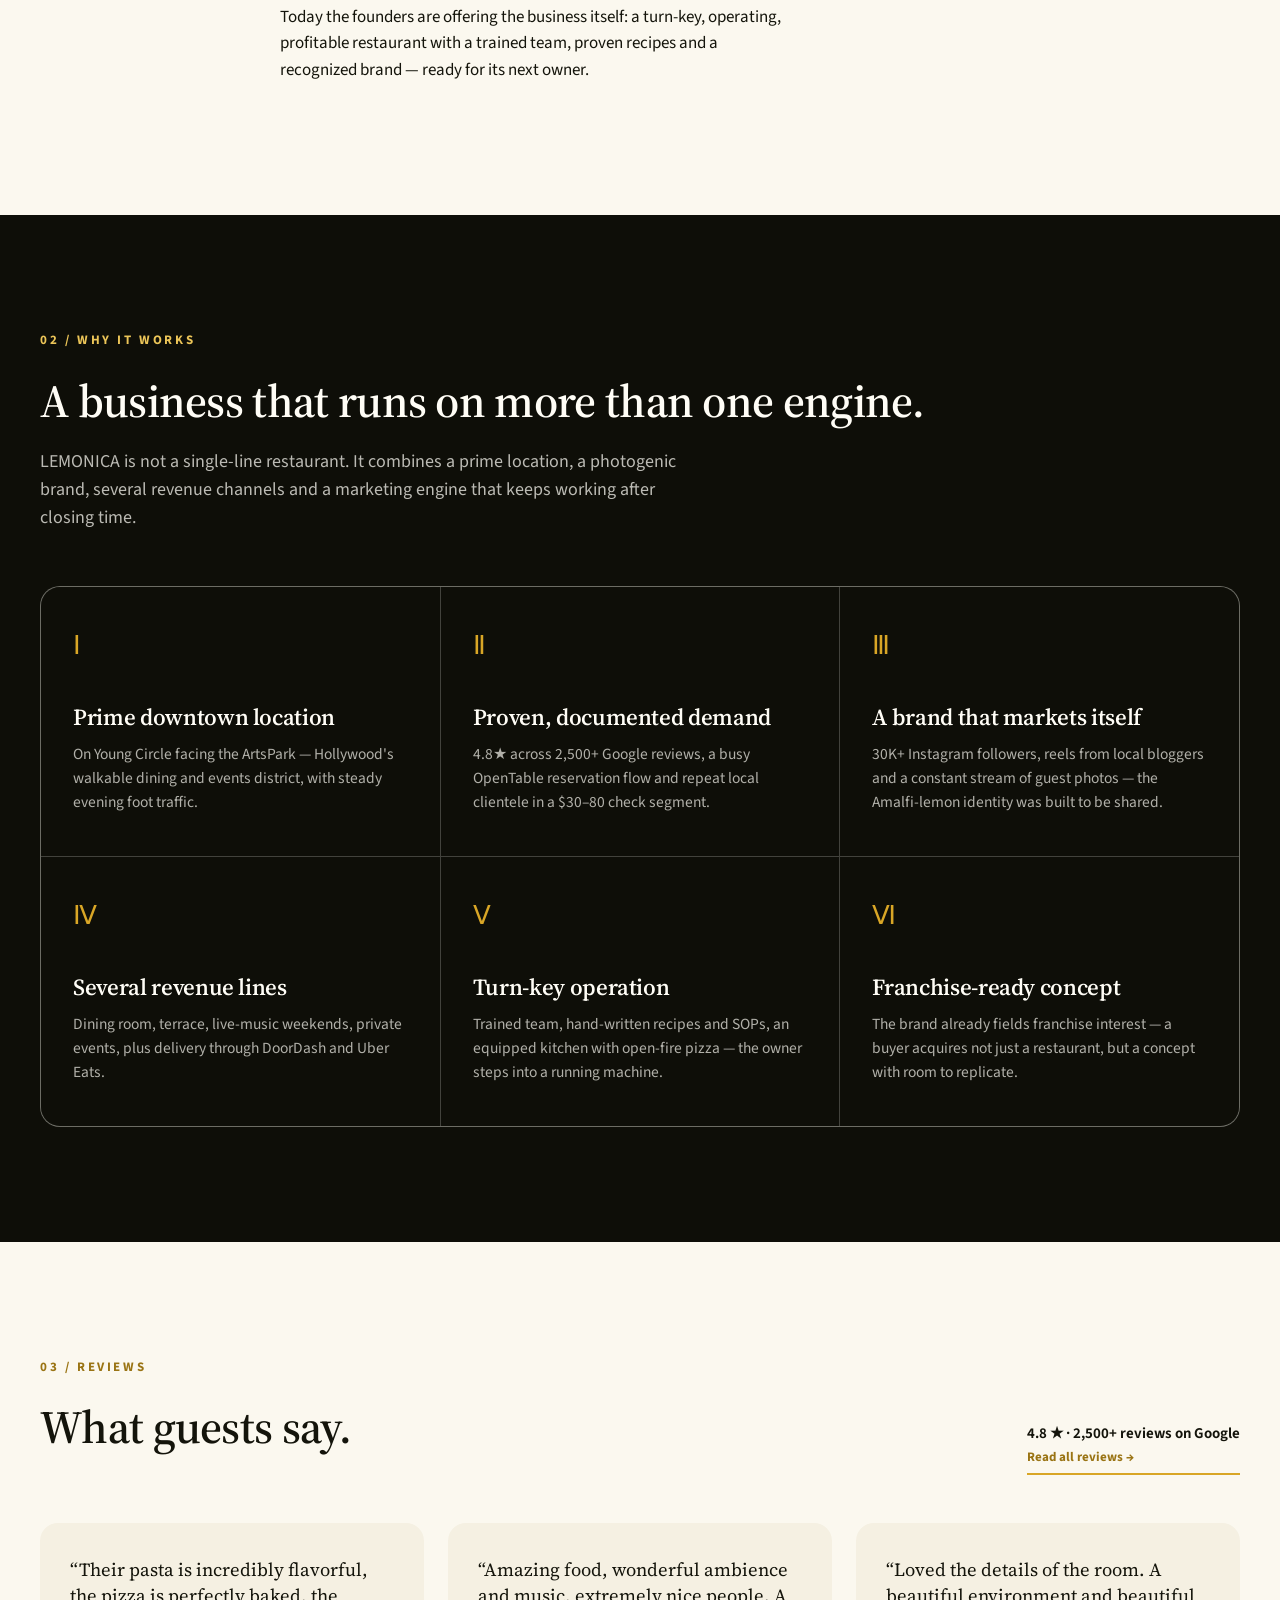
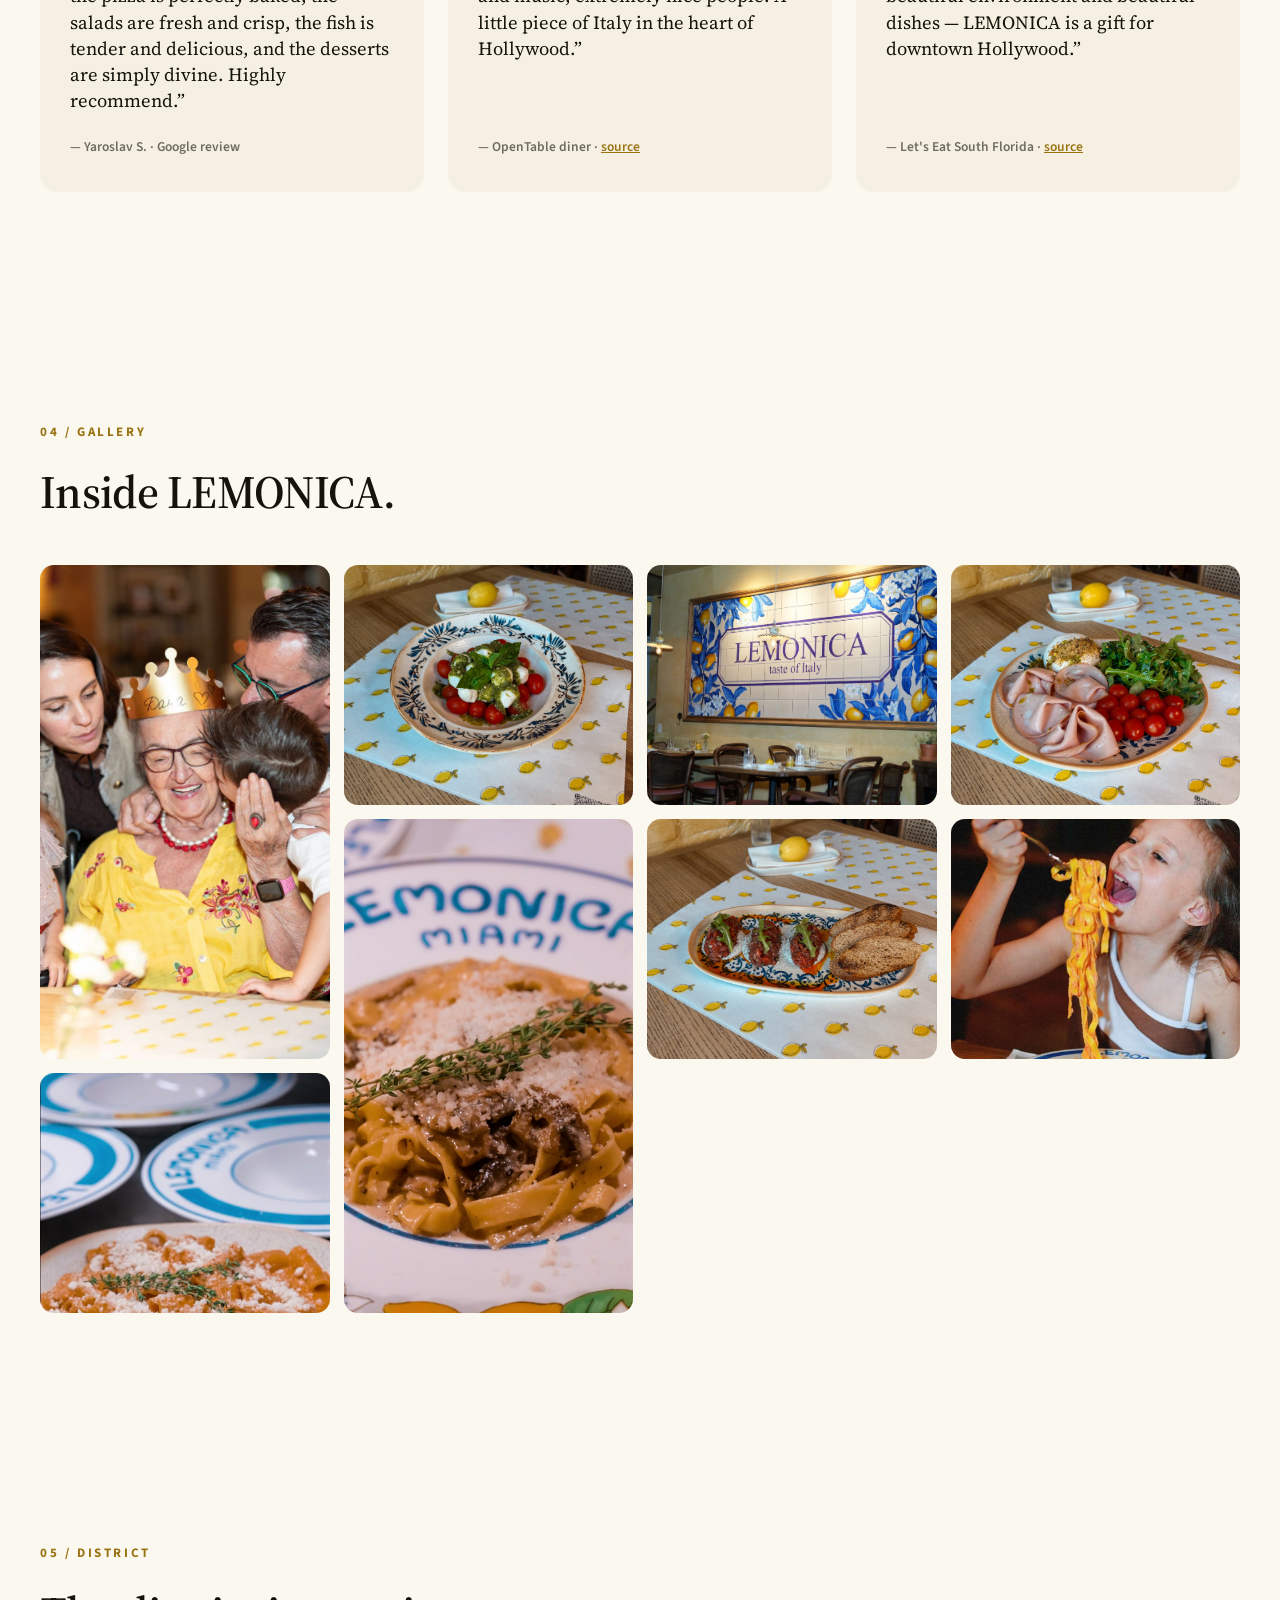
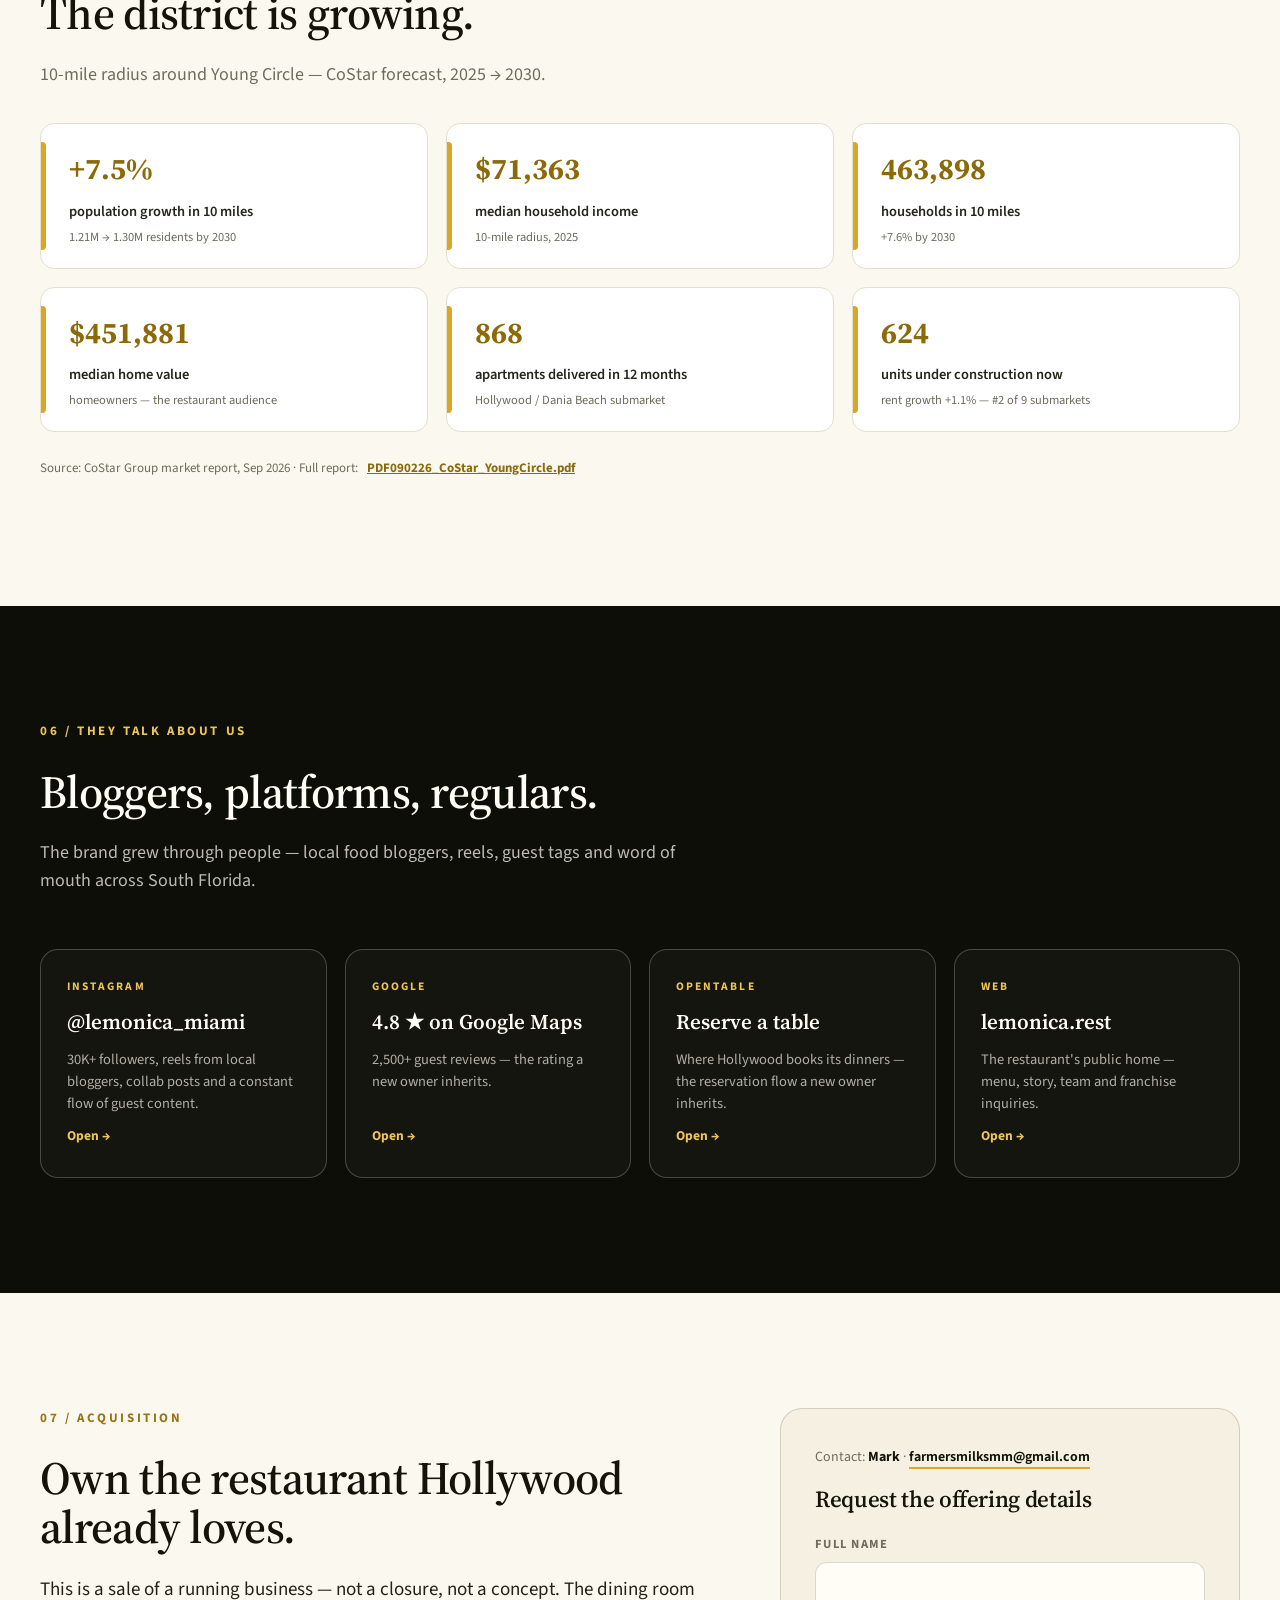
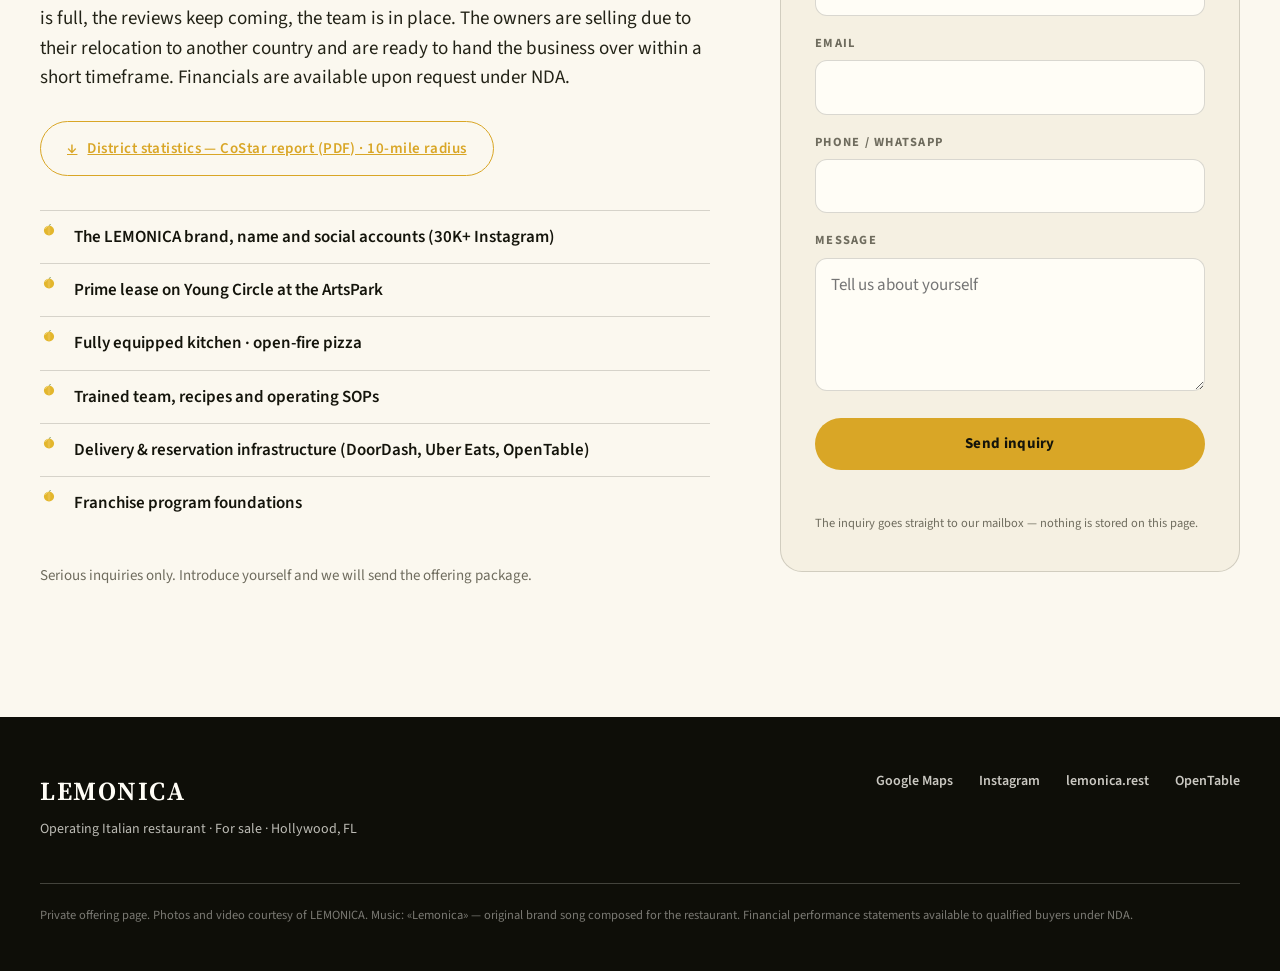
==== commit b55d5677: "Music: original brand song «Lemonica» (AI-generated, own rights) replaces licensed track" ====
--- a/index.html
+++ b/index.html
@@ -11,7 +11,7 @@
   <link rel="preload" href="assets/fonts/SourceSans3-Variable.ttf" as="font" type="font/ttf" crossorigin>
   <link rel="icon" href="assets/logo/lemon.svg" type="image/svg+xml">
   <link rel="stylesheet" href="styles.css?v=20260902-1">
-  <script src="translations.js?v=20260903-ukel" defer></script>
+  <script src="translations.js?v=20260903-lemonica" defer></script>
   <script src="app.js?v=20260903-music" defer></script>
 </head>
 <body>
@@ -51,7 +51,7 @@
   </header>
 
   <main id="top">
-    <audio id="bg-music" loop preload="auto" src="assets/audio/estate_italiana.mp3"></audio>
+    <audio id="bg-music" loop preload="auto" src="assets/audio/lemonica.mp3"></audio>
     <button class="music-toggle" id="music-toggle" type="button" aria-pressed="false" data-i18n-aria="music.label" aria-label="Music on/off">♪</button>
 
     <!-- ============ HERO ============ -->
